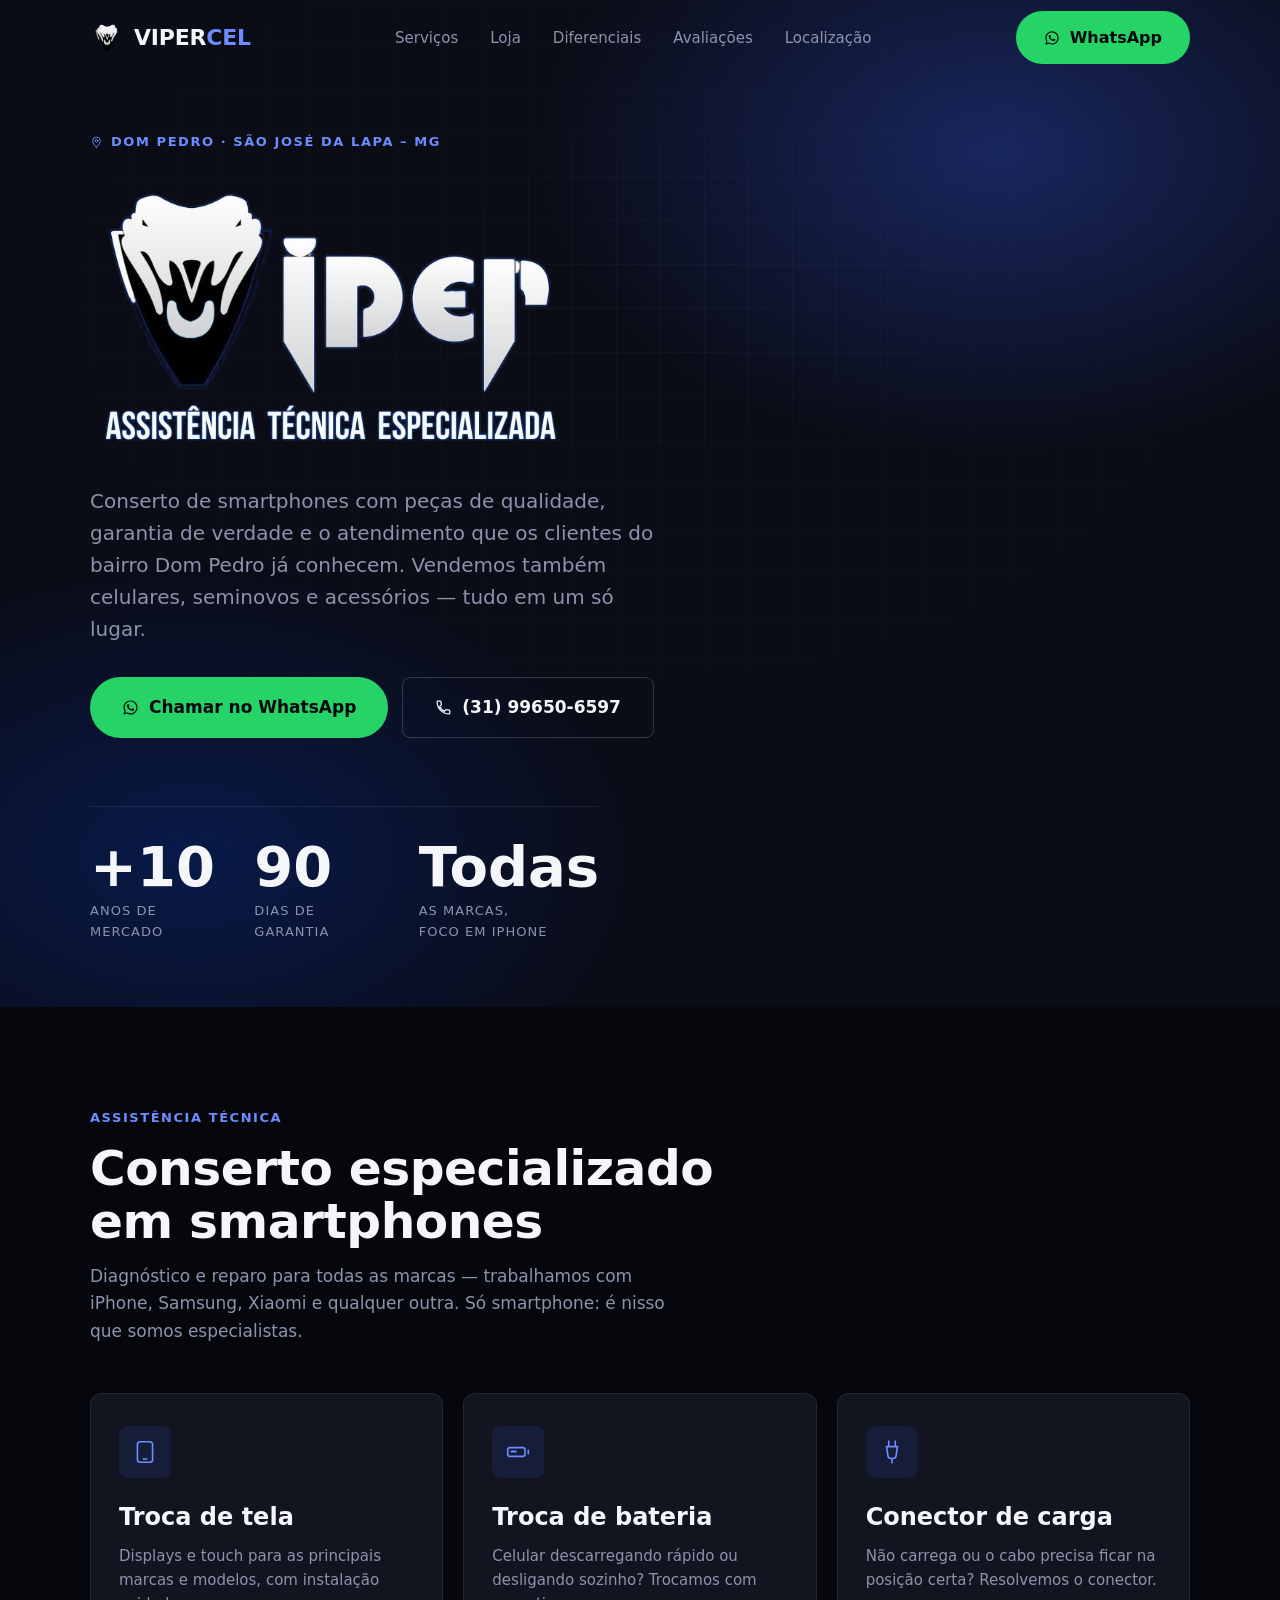
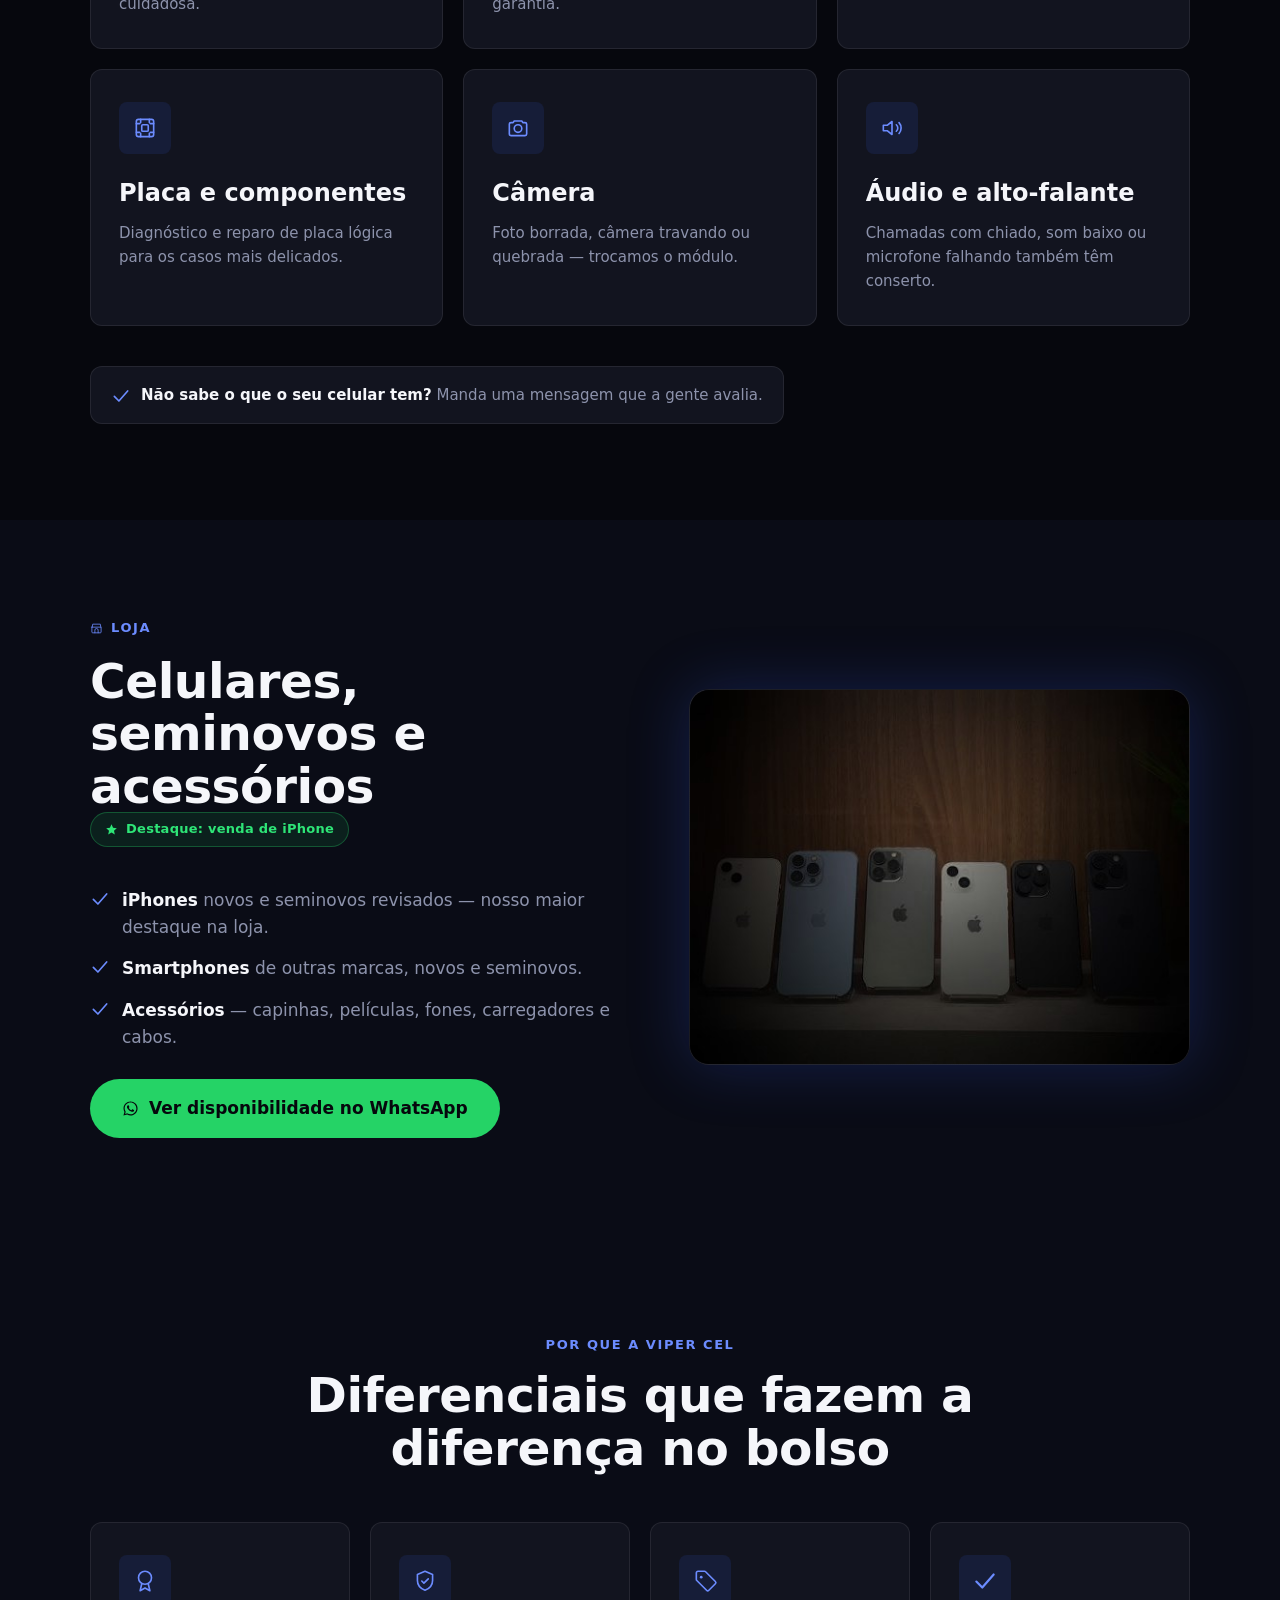
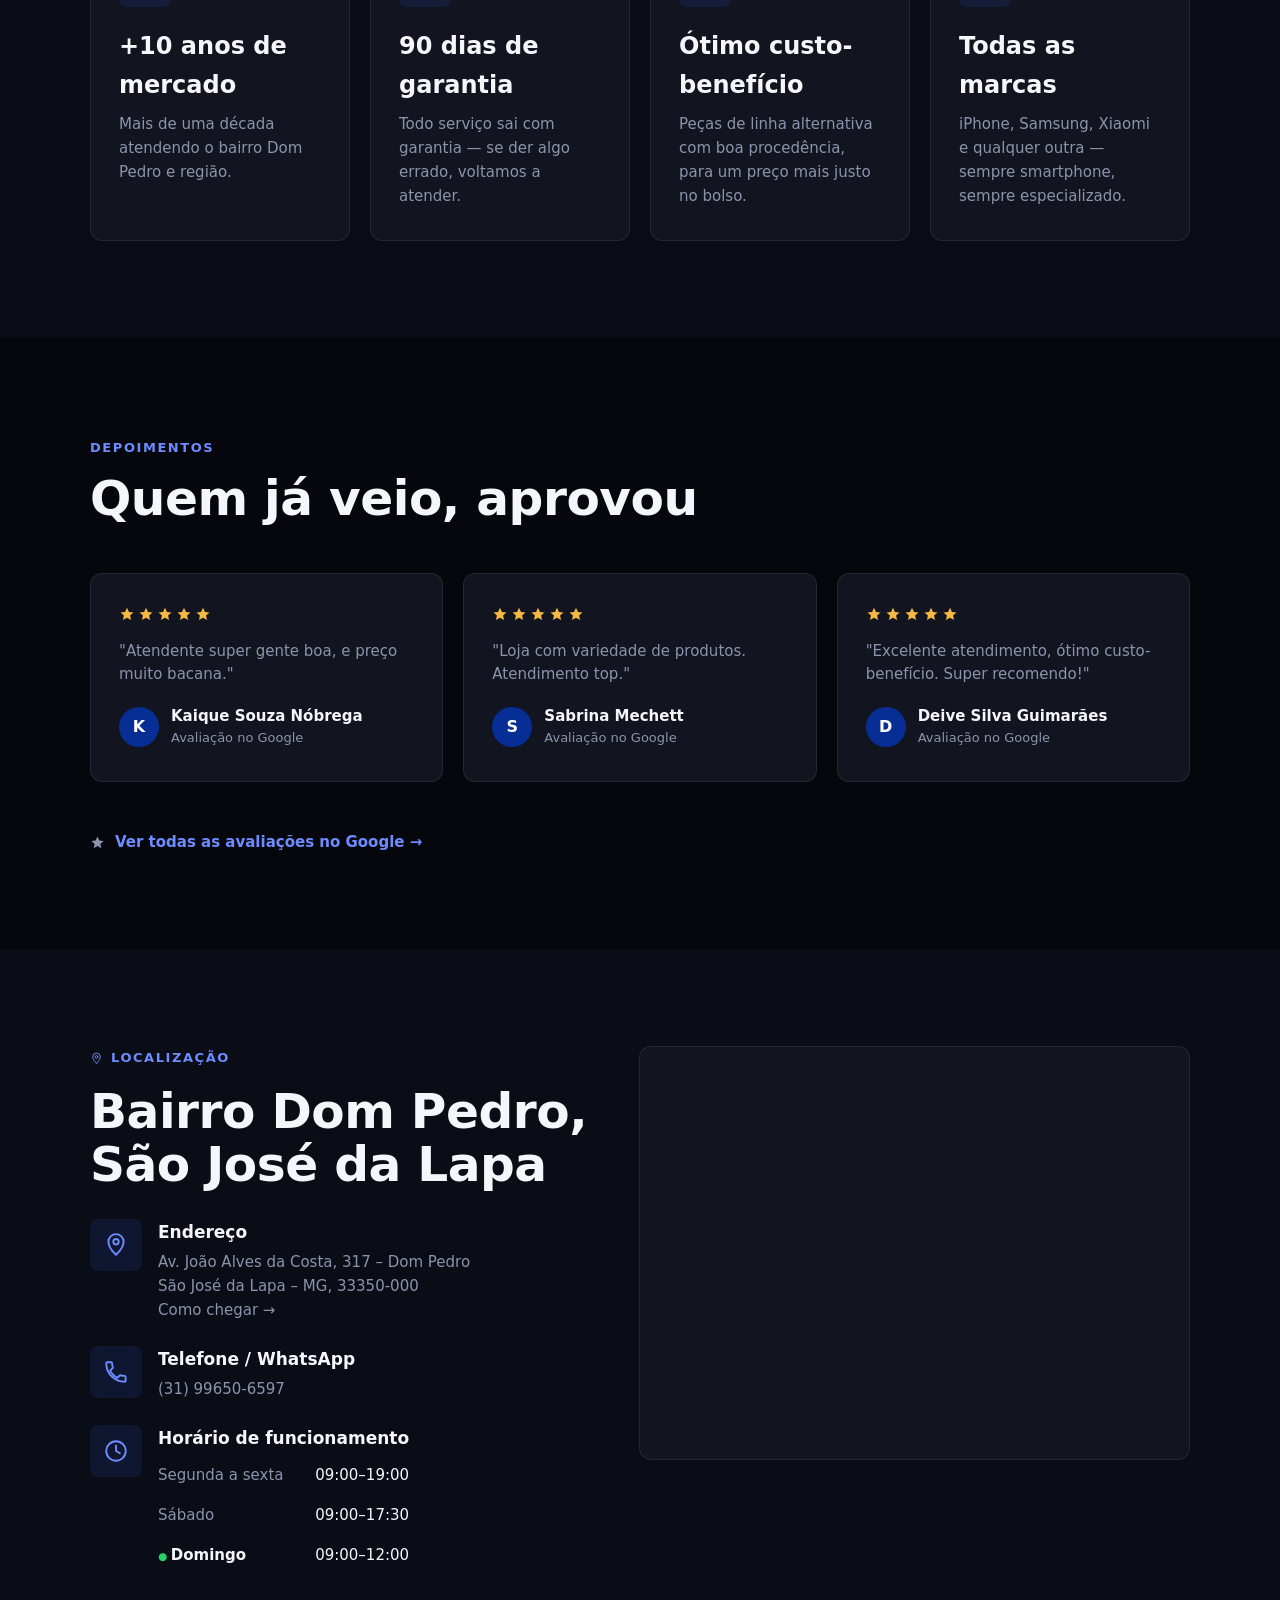
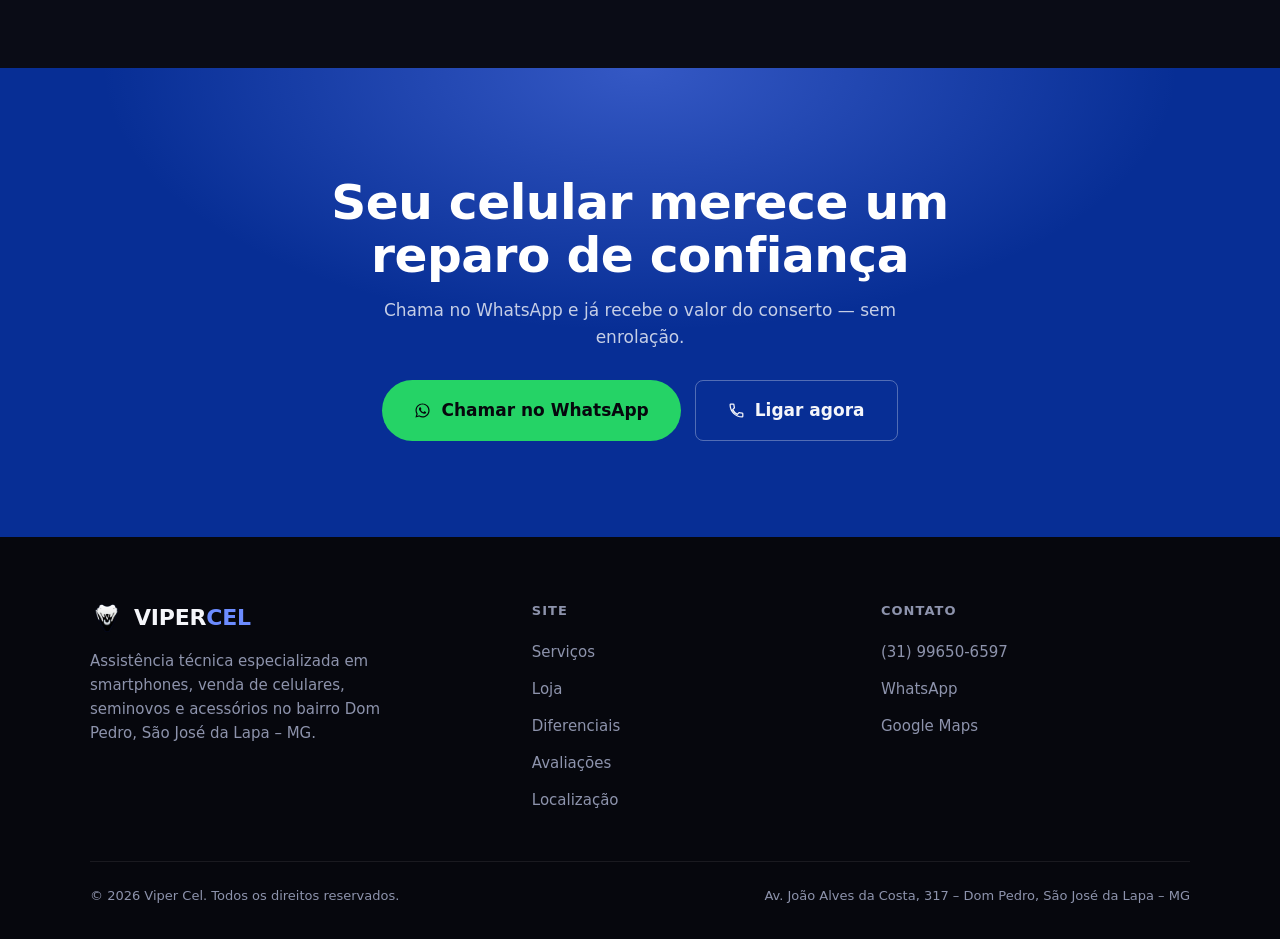
==== index.html @ 6a681a17 "Primeiro commit: site Viper Cel Site institucional de uma pagina para assistencia tecnica especializ" ====
<!doctype html>
<html lang="pt-BR">
<head>
<meta charset="utf-8">
<meta name="viewport" content="width=device-width, initial-scale=1, viewport-fit=cover">
<title>Viper Cel | Assistência Técnica Especializada em Smartphones — São José da Lapa</title>
<meta name="description" content="Assistência técnica especializada em smartphones no bairro Dom Pedro, São José da Lapa - MG. Troca de tela, bateria, placa e mais. Venda de celulares, seminovos e acessórios. +10 anos de mercado, garantia de 90 dias.">
<meta name="theme-color" content="#0A0C16">
<meta name="color-scheme" content="dark">
<link rel="icon" href="assets/favicon-32.png" sizes="32x32" type="image/png">
<link rel="icon" href="assets/favicon-16.png" sizes="16x16" type="image/png">
<link rel="apple-touch-icon" href="assets/apple-touch-icon.png">

<!-- =========================================================================
     VIPER CEL — site único (uma página)

     AINDA FALTA / PENDENTE
       1. Avaliação do Google: o texto colado pelo cliente ("4,957 avaliações")
          provavelmente é "4,9 ★ (57 avaliações)" colado sem espaço/estrela.
          Não usei esse número em lugar nenhum do site até confirmar — ver
          nota junto à seção de Depoimentos abaixo. Quando confirmado, dá pra
          adicionar como 4º dado em .heroi-estatisticas e como
          "aggregateRating" no JSON-LD.
       2. Redes sociais: cliente não passou Instagram/Facebook. O rodapé só
          linka pro Google Maps por enquanto (dado real). Adicionar quando
          tiver.
       3. Fotografia: cliente vai gerar com IA e anexar depois (ver prompts
          entregues à parte). Hoje o herói usa a logo (assets/logo.png,
          fundo removido) + gradiente; a seção Loja tem UMA vitrine com
          moldura pronta pra receber foto (ver comentário HTML na seção
          .loja-vitrine). Trocar por <img> quando os arquivos existirem.
       4. og:url / sitemap.xml / robots.txt apontam para
          "https://vipercel.vercel.app" como placeholder de domínio — trocar
          se o projeto for publicado em outro domínio.
     ========================================================================= -->

<meta property="og:type" content="website">
<meta property="og:title" content="Viper Cel | Assistência Técnica Especializada em Smartphones">
<meta property="og:description" content="Troca de tela, bateria, placa e mais. Venda de celulares, seminovos e acessórios. Bairro Dom Pedro, São José da Lapa - MG.">
<meta property="og:locale" content="pt_BR">
<meta property="og:url" content="https://vipercel.vercel.app">
<meta property="og:image" content="https://vipercel.vercel.app/assets/compartilhamento.jpg">
<meta property="og:image:width" content="1200">
<meta property="og:image:height" content="630">
<meta property="og:image:alt" content="Logotipo Viper Cel">
<meta name="twitter:card" content="summary_large_image">

<meta http-equiv="Content-Security-Policy" content="default-src 'self'; base-uri 'self'; object-src 'none'; form-action 'none'; script-src 'self' 'unsafe-inline'; style-src 'self' 'unsafe-inline' https://fonts.googleapis.com; font-src 'self' https://fonts.gstatic.com; img-src 'self' data:; frame-src https://maps.google.com https://www.google.com; connect-src 'none'">

<link rel="preconnect" href="https://fonts.googleapis.com">
<link rel="preconnect" href="https://fonts.gstatic.com" crossorigin>
<link rel="stylesheet" href="https://fonts.googleapis.com/css2?family=Barlow+Condensed:wght@500;600;700;800&family=Inter:wght@400;500;600;700&display=swap">
<link rel="stylesheet" href="assets/estilo.css">

<script type="application/ld+json">
{
  "@context": "https://schema.org",
  "@type": "ElectronicsStore",
  "name": "Viper Cel",
  "description": "Loja especializada em celulares e acessórios no bairro Dom Pedro, em São José da Lapa. Smartphones novos e seminovos, acessórios e assistência técnica especializada.",
  "address": {
    "@type": "PostalAddress",
    "streetAddress": "Av. João Alves da Costa, 317 - Dom Pedro",
    "addressLocality": "São José da Lapa",
    "addressRegion": "MG",
    "postalCode": "33350-000",
    "addressCountry": "BR"
  },
  "telephone": "+5531996506597",
  "openingHoursSpecification": [
    { "@type": "OpeningHoursSpecification", "dayOfWeek": ["Monday","Tuesday","Wednesday","Thursday","Friday"], "opens": "09:00", "closes": "19:00" },
    { "@type": "OpeningHoursSpecification", "dayOfWeek": "Saturday", "opens": "09:00", "closes": "17:30" },
    { "@type": "OpeningHoursSpecification", "dayOfWeek": "Sunday", "opens": "09:00", "closes": "12:00" }
  ],
  "priceRange": "$$"
}
</script>

<script>
(function () {
  var d = document.documentElement;
  if (!('IntersectionObserver' in window)) return;
  if (window.matchMedia && window.matchMedia('(prefers-reduced-motion: reduce)').matches) return;
  d.classList.add('js-anim');
  setTimeout(function () {
    var l = document.querySelectorAll('.entra, .entra-grade');
    for (var i = 0; i < l.length; i++) l[i].classList.add('visivel');
  }, 4000);
})();
</script>
</head>
<body>

<svg width="0" height="0" style="position:absolute" aria-hidden="true" focusable="false">
  <symbol id="i-whatsapp" viewBox="0 0 24 24"><path fill="currentColor" d="M12.04 2C6.58 2 2.13 6.45 2.13 11.91c0 1.75.46 3.45 1.32 4.95L2 22l5.25-1.38a9.9 9.9 0 0 0 4.79 1.22h.01c5.46 0 9.91-4.45 9.91-9.91 0-2.65-1.03-5.14-2.9-7.01A9.82 9.82 0 0 0 12.04 2Zm0 18.15c-1.48 0-2.93-.4-4.2-1.15l-.3-.18-3.12.82.83-3.04-.2-.31a8.2 8.2 0 0 1-1.26-4.38c0-4.54 3.7-8.24 8.25-8.24 2.2 0 4.27.86 5.83 2.42a8.19 8.19 0 0 1 2.41 5.83c0 4.54-3.7 8.24-8.24 8.24Zm4.52-6.17c-.25-.12-1.47-.72-1.69-.81-.23-.08-.39-.12-.56.13-.16.24-.64.8-.78.97-.15.16-.29.18-.53.06-.25-.12-1.05-.39-1.99-1.23-.74-.66-1.23-1.47-1.38-1.72-.14-.25-.01-.38.11-.5.11-.11.25-.29.37-.43.12-.15.16-.25.25-.41.08-.17.04-.31-.02-.43-.06-.12-.56-1.34-.76-1.84-.2-.48-.4-.42-.56-.42l-.47-.01c-.17 0-.43.06-.66.31-.23.25-.86.85-.86 2.07 0 1.22.89 2.4 1.01 2.56.12.17 1.75 2.67 4.23 3.74.59.26 1.05.41 1.41.52.59.19 1.13.16 1.56.1.47-.07 1.47-.6 1.68-1.18.21-.58.21-1.07.14-1.18-.06-.11-.22-.17-.47-.29Z"/></symbol>
  <symbol id="i-telefone" viewBox="0 0 24 24" fill="none" stroke="currentColor" stroke-width="1.75" stroke-linecap="round" stroke-linejoin="round"><path d="M6.6 10.8c1.4 2.8 3.8 5.2 6.6 6.6l2.2-2.2c.3-.3.7-.4 1-.2 1.1.4 2.3.6 3.5.6.6 0 1 .4 1 1V20c0 .6-.4 1-1 1C10.6 21 3 13.4 3 4c0-.6.4-1 1-1h3.4c.6 0 1 .4 1 1 0 1.2.2 2.4.6 3.5.1.4 0 .8-.2 1l-2.2 2.3Z"/></symbol>
  <symbol id="i-mapa" viewBox="0 0 24 24" fill="none" stroke="currentColor" stroke-width="1.75" stroke-linecap="round" stroke-linejoin="round"><path d="M12 21s7-6.5 7-12a7 7 0 1 0-14 0c0 5.5 7 12 7 12Z"/><circle cx="12" cy="9" r="2.5"/></symbol>
  <symbol id="i-relogio" viewBox="0 0 24 24" fill="none" stroke="currentColor" stroke-width="1.75" stroke-linecap="round" stroke-linejoin="round"><circle cx="12" cy="12" r="9"/><path d="M12 7v5l3.5 2"/></symbol>
  <symbol id="i-menu" viewBox="0 0 24 24" fill="none" stroke="currentColor" stroke-width="1.75" stroke-linecap="round"><path d="M3 6h18M3 12h18M3 18h18"/></symbol>
  <symbol id="i-fechar" viewBox="0 0 24 24" fill="none" stroke="currentColor" stroke-width="1.75" stroke-linecap="round"><path d="M5 5l14 14M19 5 5 19"/></symbol>
  <symbol id="i-tela" viewBox="0 0 24 24" fill="none" stroke="currentColor" stroke-width="1.5" stroke-linecap="round" stroke-linejoin="round"><rect x="5" y="2.5" width="14" height="19" rx="2.5"/><path d="M10.5 18.5h3"/></symbol>
  <symbol id="i-bateria" viewBox="0 0 24 24" fill="none" stroke="currentColor" stroke-width="1.5" stroke-linecap="round" stroke-linejoin="round"><rect x="2.5" y="8" width="16" height="8" rx="2"/><path d="M21.5 10.5v3"/><path d="M6 11.5h4" stroke-width="1.75"/></symbol>
  <symbol id="i-conector" viewBox="0 0 24 24" fill="none" stroke="currentColor" stroke-width="1.5" stroke-linecap="round" stroke-linejoin="round"><path d="M9 2v5M15 2v5M7 7h10l-1.2 8.4a3 3 0 0 1-3 2.6h-1.6a3 3 0 0 1-3-2.6L7 7Z"/><path d="M12 18v4"/></symbol>
  <symbol id="i-placa" viewBox="0 0 24 24" fill="none" stroke="currentColor" stroke-width="1.5" stroke-linecap="round" stroke-linejoin="round"><rect x="4" y="4" width="16" height="16" rx="2"/><path d="M8 4v3M16 4v3M8 17v3M16 17v3M4 8h3M4 16h3M17 8h3M17 16h3"/><rect x="9" y="9" width="6" height="6" rx="1"/></symbol>
  <symbol id="i-camera" viewBox="0 0 24 24" fill="none" stroke="currentColor" stroke-width="1.5" stroke-linecap="round" stroke-linejoin="round"><path d="M4 8.5A1.5 1.5 0 0 1 5.5 7h2l1-1.5h7L16.5 7h2A1.5 1.5 0 0 1 20 8.5v9A1.5 1.5 0 0 1 18.5 19h-13A1.5 1.5 0 0 1 4 17.5v-9Z"/><circle cx="12" cy="12.5" r="3.5"/></symbol>
  <symbol id="i-alto-falante" viewBox="0 0 24 24" fill="none" stroke="currentColor" stroke-width="1.5" stroke-linecap="round" stroke-linejoin="round"><path d="M4 9.5h3.5L12 6v12l-4.5-3.5H4v-5Z"/><path d="M16 9a4 4 0 0 1 0 6M18.5 7a7.5 7.5 0 0 1 0 10"/></symbol>
  <symbol id="i-loja" viewBox="0 0 24 24" fill="none" stroke="currentColor" stroke-width="1.5" stroke-linecap="round" stroke-linejoin="round"><path d="M4 9.5 5 4h14l1 5.5"/><path d="M3.5 9.5h17v9A1.5 1.5 0 0 1 19 20H5a1.5 1.5 0 0 1-1.5-1.5v-9Z"/><path d="M9 20v-5a3 3 0 0 1 6 0v5"/></symbol>
  <symbol id="i-escudo" viewBox="0 0 24 24" fill="none" stroke="currentColor" stroke-width="1.5" stroke-linecap="round" stroke-linejoin="round"><path d="M12 3l7 3v5.5c0 4.5-3 7.5-7 9-4-1.5-7-4.5-7-9V6l7-3Z"/><path d="M9 12l2 2 4-4"/></symbol>
  <symbol id="i-estrela" viewBox="0 0 24 24"><path fill="currentColor" d="M12 2.5l2.9 6.4 6.9.7-5.2 4.7 1.5 6.8L12 17.7l-6.1 3.4 1.5-6.8-5.2-4.7 6.9-.7L12 2.5Z"/></symbol>
  <symbol id="i-check" viewBox="0 0 24 24" fill="none" stroke="currentColor" stroke-width="2" stroke-linecap="round" stroke-linejoin="round"><path d="M4 12.5 9.5 18 20 6"/></symbol>
  <symbol id="i-etiqueta" viewBox="0 0 24 24" fill="none" stroke="currentColor" stroke-width="1.5" stroke-linecap="round" stroke-linejoin="round"><path d="M11.5 3H5.5A1.5 1.5 0 0 0 4 4.5v6c0 .4.16.78.44 1.06l9 9a1.5 1.5 0 0 0 2.12 0l6-6a1.5 1.5 0 0 0 0-2.12l-9-9A1.5 1.5 0 0 0 11.5 3Z"/><circle cx="8.5" cy="8.5" r="1.25" fill="currentColor" stroke="none"/></symbol>
  <symbol id="i-medalha" viewBox="0 0 24 24" fill="none" stroke="currentColor" stroke-width="1.5" stroke-linecap="round" stroke-linejoin="round"><circle cx="12" cy="9" r="6"/><path d="M9 14.5 7.5 21l4.5-2.5 4.5 2.5-1.5-6.5"/></symbol>
</svg>

<!-- ---------- Cabeçalho ---------- -->
<header class="cabecalho" id="cabecalho">
  <div class="limite cabecalho-int">
    <a class="marca" href="#topo" aria-label="Viper Cel — início">
      <img src="assets/logo-icon.png" alt="" width="34" height="34">
      <span class="marca-texto">VIPER<span>CEL</span></span>
    </a>

    <nav class="nav-principal" aria-label="Navegação principal">
      <ul>
        <li><a href="#servicos">Serviços</a></li>
        <li><a href="#loja">Loja</a></li>
        <li><a href="#diferenciais">Diferenciais</a></li>
        <li><a href="#depoimentos">Avaliações</a></li>
        <li><a href="#localizacao">Localização</a></li>
      </ul>
    </nav>

    <div class="cabecalho-acoes">
      <a class="botao botao-whatsapp" href="https://wa.me/5531996506597?text=Ol%C3%A1%21%20Vim%20pelo%20site%20da%20Viper%20Cel%20e%20gostaria%20de%20mais%20informa%C3%A7%C3%B5es." target="_blank" rel="noopener">
        <svg class="icone" aria-hidden="true"><use href="#i-whatsapp"/></svg>
        WhatsApp
      </a>
      <button class="botao-menu" type="button" aria-label="Abrir menu" aria-expanded="false" aria-controls="menu-movel" id="botao-menu">
        <svg class="icone i-menu" aria-hidden="true"><use href="#i-menu"/></svg>
        <svg class="icone i-fechar" aria-hidden="true"><use href="#i-fechar"/></svg>
      </button>
    </div>
  </div>

  <div class="menu-movel" id="menu-movel">
    <nav aria-label="Navegação móvel">
      <ul>
        <li><a href="#servicos">Serviços</a></li>
        <li><a href="#loja">Loja</a></li>
        <li><a href="#diferenciais">Diferenciais</a></li>
        <li><a href="#depoimentos">Avaliações</a></li>
        <li><a href="#localizacao">Localização</a></li>
      </ul>
    </nav>
    <a class="botao botao-whatsapp botao-grande botao-bloco" href="https://wa.me/5531996506597?text=Ol%C3%A1%21%20Vim%20pelo%20site%20da%20Viper%20Cel%20e%20gostaria%20de%20mais%20informa%C3%A7%C3%B5es." target="_blank" rel="noopener">
      <svg class="icone" aria-hidden="true"><use href="#i-whatsapp"/></svg>
      Chamar no WhatsApp
    </a>
  </div>
</header>

<main id="topo">

  <!-- ---------- Herói ---------- -->
  <section class="heroi">
    <div class="heroi-fundo" aria-hidden="true"></div>
    <div class="limite heroi-conteudo">
      <span class="rotulo entra"><svg class="icone" aria-hidden="true"><use href="#i-mapa"/></svg> Dom Pedro · São José da Lapa – MG</span>

      <h1 class="heroi-marca entra">
        <img src="assets/logo.png" alt="Viper Cel — Assistência Técnica Especializada" width="480" height="277">
      </h1>

      <p class="heroi-tagline entra">
        Conserto de smartphones com peças de qualidade, garantia de verdade e o
        atendimento que os clientes do bairro Dom Pedro já conhecem. Vendemos
        também celulares, seminovos e acessórios — tudo em um só lugar.
      </p>

      <div class="heroi-acoes entra">
        <a class="botao botao-whatsapp botao-grande" href="https://wa.me/5531996506597?text=Ol%C3%A1%21%20Vim%20pelo%20site%20da%20Viper%20Cel%20e%20gostaria%20de%20mais%20informa%C3%A7%C3%B5es." target="_blank" rel="noopener">
          <svg class="icone" aria-hidden="true"><use href="#i-whatsapp"/></svg>
          Chamar no WhatsApp
        </a>
        <a class="botao botao-secundario botao-grande" href="tel:+5531996506597">
          <svg class="icone" aria-hidden="true"><use href="#i-telefone"/></svg>
          (31) 99650-6597
        </a>
      </div>

      <div class="heroi-estatisticas entra">
        <div class="estatistica">
          <div class="estatistica-numero">+10</div>
          <div class="estatistica-rotulo">Anos de mercado</div>
        </div>
        <div class="estatistica">
          <div class="estatistica-numero">90</div>
          <div class="estatistica-rotulo">Dias de garantia</div>
        </div>
        <div class="estatistica">
          <div class="estatistica-numero">Todas</div>
          <div class="estatistica-rotulo">As marcas, foco em iPhone</div>
        </div>
      </div>
    </div>
  </section>

  <!-- ---------- Serviços ---------- -->
  <section class="servicos" id="servicos">
    <div class="limite">
      <div class="cabecalho-secao entra">
        <span class="rotulo">Assistência técnica</span>
        <h2 class="titulo-secao">Conserto especializado em smartphones</h2>
        <p class="descricao-secao">Diagnóstico e reparo para todas as marcas — trabalhamos com iPhone, Samsung, Xiaomi e qualquer outra. Só smartphone: é nisso que somos especialistas.</p>
      </div>

      <div class="grade grade-3 entra-grade">
        <div class="card entra-item">
          <div class="card-icone"><svg class="icone" aria-hidden="true"><use href="#i-tela"/></svg></div>
          <h3>Troca de tela</h3>
          <p>Displays e touch para as principais marcas e modelos, com instalação cuidadosa.</p>
        </div>
        <div class="card entra-item">
          <div class="card-icone"><svg class="icone" aria-hidden="true"><use href="#i-bateria"/></svg></div>
          <h3>Troca de bateria</h3>
          <p>Celular descarregando rápido ou desligando sozinho? Trocamos com garantia.</p>
        </div>
        <div class="card entra-item">
          <div class="card-icone"><svg class="icone" aria-hidden="true"><use href="#i-conector"/></svg></div>
          <h3>Conector de carga</h3>
          <p>Não carrega ou o cabo precisa ficar na posição certa? Resolvemos o conector.</p>
        </div>
        <div class="card entra-item">
          <div class="card-icone"><svg class="icone" aria-hidden="true"><use href="#i-placa"/></svg></div>
          <h3>Placa e componentes</h3>
          <p>Diagnóstico e reparo de placa lógica para os casos mais delicados.</p>
        </div>
        <div class="card entra-item">
          <div class="card-icone"><svg class="icone" aria-hidden="true"><use href="#i-camera"/></svg></div>
          <h3>Câmera</h3>
          <p>Foto borrada, câmera travando ou quebrada — trocamos o módulo.</p>
        </div>
        <div class="card entra-item">
          <div class="card-icone"><svg class="icone" aria-hidden="true"><use href="#i-alto-falante"/></svg></div>
          <h3>Áudio e alto-falante</h3>
          <p>Chamadas com chiado, som baixo ou microfone falhando também têm conserto.</p>
        </div>
      </div>

      <div class="servicos-nota entra">
        <svg class="icone" aria-hidden="true"><use href="#i-check"/></svg>
        <span><strong>Não sabe o que o seu celular tem?</strong> Manda uma mensagem que a gente avalia.</span>
      </div>
    </div>
  </section>

  <!-- ---------- Loja ---------- -->
  <section class="loja" id="loja">
    <div class="limite loja-grade">
      <div class="entra">
        <span class="rotulo"><svg class="icone" aria-hidden="true"><use href="#i-loja"/></svg> Loja</span>
        <h2 class="titulo-secao">Celulares, seminovos e acessórios</h2>

        <span class="loja-destaque">
          <svg class="icone" aria-hidden="true"><use href="#i-estrela"/></svg>
          Destaque: venda de iPhone
        </span>

        <ul class="loja-lista">
          <li>
            <svg class="icone" aria-hidden="true"><use href="#i-check"/></svg>
            <span><strong>iPhones</strong> novos e seminovos revisados — nosso maior destaque na loja.</span>
          </li>
          <li>
            <svg class="icone" aria-hidden="true"><use href="#i-check"/></svg>
            <span><strong>Smartphones</strong> de outras marcas, novos e seminovos.</span>
          </li>
          <li>
            <svg class="icone" aria-hidden="true"><use href="#i-check"/></svg>
            <span><strong>Acessórios</strong> — capinhas, películas, fones, carregadores e cabos.</span>
          </li>
        </ul>

        <a class="botao botao-whatsapp botao-grande" href="https://wa.me/5531996506597?text=Ol%C3%A1%21%20Gostaria%20de%20saber%20mais%20sobre%20os%20iPhones%20dispon%C3%ADveis%20na%20loja." target="_blank" rel="noopener">
          <svg class="icone" aria-hidden="true"><use href="#i-whatsapp"/></svg>
          Ver disponibilidade no WhatsApp
        </a>
      </div>

      <div class="loja-vitrine entra">
        <img src="assets/seminovos.jpg" alt="iPhones seminovos disponíveis na Viper Cel, em várias cores" loading="lazy">
      </div>
    </div>
  </section>

  <!-- ---------- Diferenciais ---------- -->
  <section id="diferenciais">
    <div class="limite">
      <div class="cabecalho-secao centralizado entra">
        <span class="rotulo">Por que a Viper Cel</span>
        <h2 class="titulo-secao">Diferenciais que fazem a diferença no bolso</h2>
      </div>

      <div class="grade grade-4 entra-grade">
        <div class="card entra-item">
          <div class="card-icone"><svg class="icone" aria-hidden="true"><use href="#i-medalha"/></svg></div>
          <h3>+10 anos de mercado</h3>
          <p>Mais de uma década atendendo o bairro Dom Pedro e região.</p>
        </div>
        <div class="card entra-item">
          <div class="card-icone"><svg class="icone" aria-hidden="true"><use href="#i-escudo"/></svg></div>
          <h3>90 dias de garantia</h3>
          <p>Todo serviço sai com garantia — se der algo errado, voltamos a atender.</p>
        </div>
        <div class="card entra-item">
          <div class="card-icone"><svg class="icone" aria-hidden="true"><use href="#i-etiqueta"/></svg></div>
          <h3>Ótimo custo-benefício</h3>
          <p>Peças de linha alternativa com boa procedência, para um preço mais justo no bolso.</p>
        </div>
        <div class="card entra-item">
          <div class="card-icone"><svg class="icone" aria-hidden="true"><use href="#i-check"/></svg></div>
          <h3>Todas as marcas</h3>
          <p>iPhone, Samsung, Xiaomi e qualquer outra — sempre smartphone, sempre especializado.</p>
        </div>
      </div>
    </div>
  </section>

  <!-- ---------- Depoimentos ---------- -->
  <section class="depoimentos" id="depoimentos">
    <div class="limite">
      <div class="cabecalho-secao entra">
        <span class="rotulo">Depoimentos</span>
        <h2 class="titulo-secao">Quem já veio, aprovou</h2>
      </div>

      <div class="grade grade-3 entra-grade">
        <div class="card depoimento-card entra-item">
          <div class="depoimento-estrelas" aria-hidden="true">
            <svg class="icone" aria-hidden="true"><use href="#i-estrela"/></svg>
            <svg class="icone" aria-hidden="true"><use href="#i-estrela"/></svg>
            <svg class="icone" aria-hidden="true"><use href="#i-estrela"/></svg>
            <svg class="icone" aria-hidden="true"><use href="#i-estrela"/></svg>
            <svg class="icone" aria-hidden="true"><use href="#i-estrela"/></svg>
          </div>
          <p class="depoimento-texto">"Atendente super gente boa, e preço muito bacana."</p>
          <div class="depoimento-autor">
            <div class="depoimento-avatar" aria-hidden="true">K</div>
            <div>
              <div class="depoimento-nome">Kaique Souza Nóbrega</div>
              <div class="depoimento-fonte">Avaliação no Google</div>
            </div>
          </div>
        </div>

        <div class="card depoimento-card entra-item">
          <div class="depoimento-estrelas" aria-hidden="true">
            <svg class="icone" aria-hidden="true"><use href="#i-estrela"/></svg>
            <svg class="icone" aria-hidden="true"><use href="#i-estrela"/></svg>
            <svg class="icone" aria-hidden="true"><use href="#i-estrela"/></svg>
            <svg class="icone" aria-hidden="true"><use href="#i-estrela"/></svg>
            <svg class="icone" aria-hidden="true"><use href="#i-estrela"/></svg>
          </div>
          <p class="depoimento-texto">"Loja com variedade de produtos. Atendimento top."</p>
          <div class="depoimento-autor">
            <div class="depoimento-avatar" aria-hidden="true">S</div>
            <div>
              <div class="depoimento-nome">Sabrina Mechett</div>
              <div class="depoimento-fonte">Avaliação no Google</div>
            </div>
          </div>
        </div>

        <div class="card depoimento-card entra-item">
          <div class="depoimento-estrelas" aria-hidden="true">
            <svg class="icone" aria-hidden="true"><use href="#i-estrela"/></svg>
            <svg class="icone" aria-hidden="true"><use href="#i-estrela"/></svg>
            <svg class="icone" aria-hidden="true"><use href="#i-estrela"/></svg>
            <svg class="icone" aria-hidden="true"><use href="#i-estrela"/></svg>
            <svg class="icone" aria-hidden="true"><use href="#i-estrela"/></svg>
          </div>
          <p class="depoimento-texto">"Excelente atendimento, ótimo custo-benefício. Super recomendo!"</p>
          <div class="depoimento-autor">
            <div class="depoimento-avatar" aria-hidden="true">D</div>
            <div>
              <div class="depoimento-nome">Deive Silva Guimarães</div>
              <div class="depoimento-fonte">Avaliação no Google</div>
            </div>
          </div>
        </div>
      </div>

      <!-- Nota de implementação: não exibir nota média nem contagem de
           avaliações até o cliente confirmar o número real (ver comentário
           no <head>). Quando confirmado, um bom lugar é aqui embaixo, no
           padrão "4,9 ★ · 57 avaliações no Google". -->
      <p class="depoimentos-rodape entra">
        <svg class="icone" aria-hidden="true"><use href="#i-estrela"/></svg>
        <a href="https://www.google.com/maps/search/?api=1&query=Viper+Cel+Dom+Pedro+S%C3%A3o+Jos%C3%A9+da+Lapa" target="_blank" rel="noopener">Ver todas as avaliações no Google →</a>
      </p>
    </div>
  </section>

  <!-- ---------- Localização ---------- -->
  <section id="localizacao">
    <div class="limite">
      <div class="localizacao-grade">
        <div class="entra">
          <span class="rotulo"><svg class="icone" aria-hidden="true"><use href="#i-mapa"/></svg> Localização</span>
          <h2 class="titulo-secao">Bairro Dom Pedro, São José da Lapa</h2>

          <div class="info-lista">
            <div class="info-item">
              <div class="card-icone"><svg class="icone" aria-hidden="true"><use href="#i-mapa"/></svg></div>
              <div>
                <h3>Endereço</h3>
                <address>
                  Av. João Alves da Costa, 317 – Dom Pedro<br>
                  São José da Lapa – MG, 33350-000
                </address>
                <p><a href="https://www.google.com/maps/search/?api=1&query=Av.+Jo%C3%A3o+Alves+da+Costa%2C+317+-+Dom+Pedro%2C+S%C3%A3o+Jos%C3%A9+da+Lapa+-+MG%2C+33350-000" target="_blank" rel="noopener">Como chegar →</a></p>
              </div>
            </div>

            <div class="info-item">
              <div class="card-icone"><svg class="icone" aria-hidden="true"><use href="#i-telefone"/></svg></div>
              <div>
                <h3>Telefone / WhatsApp</h3>
                <p><a href="tel:+5531996506597">(31) 99650-6597</a></p>
              </div>
            </div>

            <div class="info-item">
              <div class="card-icone"><svg class="icone" aria-hidden="true"><use href="#i-relogio"/></svg></div>
              <div>
                <h3>Horário de funcionamento</h3>
                <ul class="horario-tabela" id="tabela-horario">
                  <li data-dias="1,2,3,4,5"><span>Segunda a sexta</span><span>09:00–19:00</span></li>
                  <li data-dias="6"><span>Sábado</span><span>09:00–17:30</span></li>
                  <li data-dias="0"><span>Domingo</span><span>09:00–12:00</span></li>
                </ul>
              </div>
            </div>
          </div>
        </div>

        <div class="mapa-moldura entra">
          <iframe
            src="https://maps.google.com/maps?q=Av.+Jo%C3%A3o+Alves+da+Costa%2C+317+-+Dom+Pedro%2C+S%C3%A3o+Jos%C3%A9+da+Lapa+-+MG%2C+33350-000&z=16&output=embed"
            title="Mapa até a Viper Cel, bairro Dom Pedro, São José da Lapa"
            loading="lazy"
            referrerpolicy="no-referrer-when-downgrade">
          </iframe>
        </div>
      </div>
    </div>
  </section>

  <!-- ---------- CTA final ---------- -->
  <section class="cta-final">
    <div class="limite entra">
      <h2 class="titulo-secao">Seu celular merece um reparo de confiança</h2>
      <p class="descricao-secao">Chama no WhatsApp e já recebe o valor do conserto — sem enrolação.</p>
      <div class="heroi-acoes">
        <a class="botao botao-whatsapp botao-grande" href="https://wa.me/5531996506597?text=Ol%C3%A1%21%20Gostaria%20de%20fazer%20um%20or%C3%A7amento%20para%20o%20conserto%20do%20meu%20celular." target="_blank" rel="noopener">
          <svg class="icone" aria-hidden="true"><use href="#i-whatsapp"/></svg>
          Chamar no WhatsApp
        </a>
        <a class="botao botao-secundario botao-grande" href="tel:+5531996506597">
          <svg class="icone" aria-hidden="true"><use href="#i-telefone"/></svg>
          Ligar agora
        </a>
      </div>
    </div>
  </section>
</main>

<!-- ---------- Rodapé ---------- -->
<footer class="rodape">
  <div class="limite">
    <div class="rodape-grade">
      <div class="rodape-marca">
        <a class="marca" href="#topo" aria-label="Viper Cel — início">
          <img src="assets/logo-icon.png" alt="" width="30" height="30">
          <span class="marca-texto">VIPER<span>CEL</span></span>
        </a>
        <p>Assistência técnica especializada em smartphones, venda de celulares, seminovos e acessórios no bairro Dom Pedro, São José da Lapa – MG.</p>
      </div>

      <nav aria-label="Navegação do rodapé">
        <div class="rodape-titulo">Site</div>
        <ul class="rodape-lista">
          <li><a href="#servicos">Serviços</a></li>
          <li><a href="#loja">Loja</a></li>
          <li><a href="#diferenciais">Diferenciais</a></li>
          <li><a href="#depoimentos">Avaliações</a></li>
          <li><a href="#localizacao">Localização</a></li>
        </ul>
      </nav>

      <div>
        <div class="rodape-titulo">Contato</div>
        <ul class="rodape-lista">
          <li><a href="tel:+5531996506597">(31) 99650-6597</a></li>
          <li><a href="https://wa.me/5531996506597" target="_blank" rel="noopener">WhatsApp</a></li>
          <li><a href="https://www.google.com/maps/search/?api=1&query=Viper+Cel+Dom+Pedro+S%C3%A3o+Jos%C3%A9+da+Lapa" target="_blank" rel="noopener">Google Maps</a></li>
          <!-- Instagram/Facebook: adicionar aqui assim que o cliente enviar os links -->
        </ul>
      </div>
    </div>

    <div class="rodape-base">
      <span>© <span id="ano-atual">2026</span> Viper Cel. Todos os direitos reservados.</span>
      <span>Av. João Alves da Costa, 317 – Dom Pedro, São José da Lapa – MG</span>
    </div>
  </div>
</footer>

<!-- ---------- Barra fixa de WhatsApp (mobile) ---------- -->
<div class="barra-whatsapp">
  <a class="botao botao-whatsapp" href="https://wa.me/5531996506597?text=Ol%C3%A1%21%20Vim%20pelo%20site%20da%20Viper%20Cel%20e%20gostaria%20de%20mais%20informa%C3%A7%C3%B5es." target="_blank" rel="noopener">
    <svg class="icone" aria-hidden="true"><use href="#i-whatsapp"/></svg>
    Chamar no WhatsApp
  </a>
</div>

<script>
(function () {
  // cabeçalho sólido ao rolar
  var cab = document.getElementById('cabecalho');
  var checar = function () {
    if (window.scrollY > 8) cab.classList.add('rolou');
    else cab.classList.remove('rolou');
  };
  checar();
  window.addEventListener('scroll', checar, { passive: true });

  // menu móvel
  var botaoMenu = document.getElementById('botao-menu');
  var menu = document.getElementById('menu-movel');
  botaoMenu.addEventListener('click', function () {
    var aberto = document.body.classList.toggle('menu-aberto');
    botaoMenu.setAttribute('aria-expanded', aberto ? 'true' : 'false');
  });
  menu.querySelectorAll('a').forEach(function (a) {
    a.addEventListener('click', function () {
      document.body.classList.remove('menu-aberto');
      botaoMenu.setAttribute('aria-expanded', 'false');
    });
  });

  // destaca o dia de hoje na tabela de horário
  var hoje = new Date().getDay(); // 0 = domingo
  document.querySelectorAll('#tabela-horario li').forEach(function (li) {
    var dias = (li.getAttribute('data-dias') || '').split(',');
    if (dias.indexOf(String(hoje)) !== -1) li.classList.add('hoje');
  });

  // ano no rodapé
  var anoEl = document.getElementById('ano-atual');
  if (anoEl) anoEl.textContent = new Date().getFullYear();

  // revela seções ao rolar (com fallback: reduced-motion já tratado no head)
  if ('IntersectionObserver' in window && document.documentElement.classList.contains('js-anim')) {
    var obs = new IntersectionObserver(function (entradas) {
      entradas.forEach(function (e) {
        if (e.isIntersecting) {
          e.target.classList.add('visivel');
          obs.unobserve(e.target);
        }
      });
    }, { threshold: 0.15, rootMargin: '0px 0px -8% 0px' });
    document.querySelectorAll('.entra, .entra-grade').forEach(function (el) { obs.observe(el); });
  }
})();
</script>
</body>
</html>
---- assets/estilo.css ----
/* =============================================================================
   VIPER CEL — folha de estilo única

   Direção de arte: extraída do próprio material do cliente — a logo (fundo
   azul royal #072E95, marca "viper" em branco/preto) e duas referências
   salvas de landing pages automotivas escuras e cinematográficas (Pinterest:
   "Velocia Motors" e "Auto Reborn"). Ver design-system/vipercel/MASTER.md
   para o racional completo.

   Regras principais:
     - fundo quase preto com leve matiz azulado — nunca preto 100% chapado
     - a cor de marca (#072E95) preenche superfícies grandes; o tom mais
       claro (--destaque) é reservado pra botão/link/estado interativo
     - verde do WhatsApp é a única exceção de cor — só no CTA de WhatsApp
     - sem serifa, sem dourado, sem neon — só a paleta azul + preto + branco
     - sombra quase não existe no modo escuro — elevação vem de borda +
       brilho azulado fino (imita a luz de borda da fotografia de referência)
     - wordmark do herói é gigante (Barlow Condensed) — esse é o dispositivo
       visual principal enquanto não há fotografia real do produto
============================================================================= */

/* ---------- 1. Fichas de cor e medida --------------------------------------- */
:root {
  --fundo:            #0A0C16;  /* base da página — quase preto, matiz azulado */
  --fundo-profundo:   #06070D;  /* rodapé, nav sólido, barra fixa do WhatsApp */
  --superficie:       #12141F;  /* card, painel elevado */
  --superficie-alta:  #181B29;  /* hover de card, input em foco */
  --texto:            #F5F6FA;  /* texto principal sobre escuro */
  --texto-suave:      #8D93AC;  /* legenda, rótulo, texto secundário */
  --borda:            rgba(245, 246, 250, .08);
  --borda-clara:      rgba(245, 246, 250, .18);

  --marca:            #072E95;  /* azul da logo — superfícies grandes, nav, rodapé */
  --destaque:         #3358E8;  /* tom claro do azul — botão, link, foco */
  --destaque-alto:    #4A6CF5;  /* hover do destaque */
  --brilho:           #6C8CFF;  /* brilho/gradiente, nunca em texto de corpo */
  --texto-no-destaque: #FFFFFF;

  --whatsapp:         #25D366;  /* exceção tática — só no CTA de WhatsApp */
  --whatsapp-alto:    #2EE577;
  /* texto escuro no botão do WhatsApp: branco sobre esse verde reprova
     contraste WCAG (~2:1, precisa de 4.5:1) — escuro é o correto aqui,
     mesma lógica do botão verde da Spotify */
  --texto-no-whatsapp: #06070D;

  --erro:             #EF4444;

  --altura-cabecalho: 76px;
  --altura-barra:     72px;   /* barra fixa de WhatsApp no celular */

  --largura: 1180px;
  --respiro: 20px;

  --raio-sm: 8px;
  --raio: 12px;
  --raio-pilula: 999px;

  --curva: cubic-bezier(.22, 1, .36, 1);

  --shadow-sm: 0 1px 2px rgba(0,0,0,.3);
  --shadow-md: 0 4px 12px rgba(0,0,0,.4);
  --shadow-lg: 0 10px 30px rgba(0,0,0,.45);
  --shadow-glow: 0 0 60px rgba(51,88,232,.25);

  --space-3xl: 6rem;

  --fonte-titulo: "Barlow Condensed", ui-sans-serif, system-ui, sans-serif;
  --fonte-texto:  "Inter", system-ui, -apple-system, "Segoe UI", Roboto, Arial, sans-serif;

  /* escala fluida — cresce com a largura da janela */
  --t-hero:  clamp(2.75rem, 1.95rem + 4.3vw, 6.5rem);
  --t-h2:    clamp(1.875rem, 1.6rem + 1.8vw, 3.25rem);
  --t-h3:    clamp(1.25rem, 1.12rem + .6vw, 1.5rem);
  --t-num:   clamp(2.25rem, 1.75rem + 2.6vw, 3.5rem);
  --t-corpo: 1.0625rem;
  --t-rotulo: .8125rem;
}

@media (min-width: 700px)  { :root { --respiro: 32px; } }
@media (min-width: 960px)  { :root { --altura-barra: 0px; } }
@media (min-width: 1100px) { :root { --respiro: 40px; } }

/* ---------- 2. Base ----------------------------------------------------------- */
*, *::before, *::after { box-sizing: border-box; }

html {
  -webkit-text-size-adjust: 100%;
  scroll-behavior: smooth;
  scroll-padding-top: calc(var(--altura-cabecalho) + 16px);
}
@media (prefers-reduced-motion: reduce) { html { scroll-behavior: auto; } }

body {
  margin: 0;
  background: var(--fundo);
  color: var(--texto);
  font-family: var(--fonte-texto);
  font-size: var(--t-corpo);
  line-height: 1.6;
  -webkit-font-smoothing: antialiased;
  padding-bottom: var(--altura-barra);
}
@media (min-width: 960px) { body { padding-bottom: 0; } }

h1, h2, h3 { font-family: var(--fonte-titulo); font-weight: 700; margin: 0; color: var(--texto); }
p { margin: 0; }
a { color: inherit; text-decoration: none; }
ul { margin: 0; padding: 0; list-style: none; }
img { max-width: 100%; display: block; }
button { font: inherit; color: inherit; background: none; border: 0; padding: 0; }
address { font-style: normal; }

a, button, .card, [role="button"] { cursor: pointer; }

:focus-visible {
  outline: 2px solid var(--destaque);
  outline-offset: 3px;
  border-radius: 4px;
}

.limite { max-width: var(--largura); margin: 0 auto; padding: 0 var(--respiro); }

.somente-leitor {
  position: absolute; width: 1px; height: 1px; padding: 0; margin: -1px;
  overflow: hidden; clip: rect(0,0,0,0); white-space: nowrap; border: 0;
}

.icone { width: 1em; height: 1em; flex-shrink: 0; }

section { padding: var(--space-3xl, 6rem) 0; }
@media (max-width: 699px) { section { padding: 3.5rem 0; } }

.rotulo {
  display: inline-flex; align-items: center; gap: 8px;
  font-size: var(--t-rotulo); font-weight: 600; letter-spacing: .12em;
  text-transform: uppercase; color: var(--brilho);
}

.titulo-secao { font-size: var(--t-h2); line-height: 1.08; letter-spacing: -.01em; margin-top: 12px; max-width: 20ch; }
.descricao-secao { font-size: 1.0625rem; color: var(--texto-suave); max-width: 56ch; margin-top: 16px; }

.cabecalho-secao { margin-bottom: 3rem; }
.cabecalho-secao.centralizado { text-align: center; margin-inline: auto; }
.cabecalho-secao.centralizado .titulo-secao,
.cabecalho-secao.centralizado .descricao-secao { margin-inline: auto; }

/* ---------- 3. Botões --------------------------------------------------------- */
.botao {
  display: inline-flex; align-items: center; justify-content: center; gap: 10px;
  padding: 14px 28px;
  border-radius: var(--raio-sm);
  font-weight: 600;
  font-size: 1rem;
  text-align: center;
  transition: background 200ms var(--curva), border-color 200ms var(--curva), transform 200ms var(--curva);
}

.botao-primario {
  background: var(--destaque);
  color: var(--texto-no-destaque);
}
.botao-primario:hover { background: var(--destaque-alto); transform: translateY(-1px); }

.botao-secundario {
  background: transparent;
  color: var(--texto);
  border: 1px solid var(--borda-clara);
}
.botao-secundario:hover { border-color: var(--destaque); background: rgba(51,88,232,.08); }

.botao-whatsapp {
  background: var(--whatsapp);
  color: var(--texto-no-whatsapp);
  border-radius: var(--raio-pilula);
}
.botao-whatsapp:hover { background: var(--whatsapp-alto); transform: translateY(-1px); }

.botao-grande { padding: 16px 32px; font-size: 1.0625rem; }
.botao-bloco { width: 100%; }

/* ---------- 4. Cabeçalho ------------------------------------------------------- */
.cabecalho {
  position: fixed; top: 0; left: 0; right: 0; z-index: 100;
  height: var(--altura-cabecalho);
  display: flex; align-items: center;
  background: transparent;
  border-bottom: 1px solid transparent;
  transition: background 250ms var(--curva), border-color 250ms var(--curva);
}
.cabecalho.rolou {
  background: rgba(6, 7, 13, .85);
  backdrop-filter: blur(12px);
  -webkit-backdrop-filter: blur(12px);
  border-bottom-color: var(--borda);
}

.cabecalho-int { display: flex; align-items: center; justify-content: space-between; gap: 16px; width: 100%; }

.marca { display: flex; align-items: center; gap: 10px; flex-shrink: 0; }
.marca img { height: 34px; width: auto; }
.marca-texto { font-family: var(--fonte-titulo); font-size: 1.375rem; font-weight: 700; letter-spacing: -.01em; line-height: 1; }
.marca-texto span { color: var(--brilho); }

.nav-principal { display: none; }
.nav-principal ul { display: flex; align-items: center; gap: 32px; }
.nav-principal a {
  font-size: .9375rem; font-weight: 500; color: var(--texto-suave);
  transition: color 200ms var(--curva);
}
.nav-principal a:hover { color: var(--texto); }

.cabecalho-acoes { display: flex; align-items: center; gap: 12px; }
.cabecalho-acoes .botao-whatsapp { display: none; }

.botao-menu {
  display: flex; align-items: center; justify-content: center;
  width: 40px; height: 40px; border-radius: var(--raio-sm);
  color: var(--texto);
}
.botao-menu .icone { width: 22px; height: 22px; }
.botao-menu .i-fechar { display: none; }
.menu-aberto .botao-menu .i-menu { display: none; }
.menu-aberto .botao-menu .i-fechar { display: block; }

@media (min-width: 960px) {
  .nav-principal { display: block; }
  .cabecalho-acoes .botao-whatsapp { display: inline-flex; }
  .botao-menu { display: none; }
}

/* menu móvel */
.menu-movel {
  position: fixed; inset: var(--altura-cabecalho) 0 0 0; z-index: 99;
  background: var(--fundo-profundo);
  padding: 28px var(--respiro);
  transform: translateY(-8px);
  opacity: 0;
  visibility: hidden;
  transition: opacity 220ms var(--curva), transform 220ms var(--curva), visibility 220ms;
}
.menu-aberto .menu-movel { opacity: 1; transform: translateY(0); visibility: visible; }
.menu-movel ul { display: flex; flex-direction: column; gap: 4px; }
.menu-movel a {
  display: block; padding: 14px 4px; font-size: 1.25rem; font-family: var(--fonte-titulo);
  font-weight: 600; border-bottom: 1px solid var(--borda); color: var(--texto);
}
.menu-movel .botao { margin-top: 24px; }
@media (min-width: 960px) { .menu-movel { display: none; } }

/* ---------- 5. Herói ------------------------------------------------------------ */
.heroi {
  position: relative;
  padding-top: calc(var(--altura-cabecalho) + 3.5rem);
  padding-bottom: 4rem;
  overflow: hidden;
  isolation: isolate;
}
@media (max-width: 599px) {
  .heroi { padding-top: calc(var(--altura-cabecalho) + 1.75rem); padding-bottom: 2.25rem; }
}

.heroi-fundo {
  position: absolute; inset: 0; z-index: -1;
  background:
    radial-gradient(ellipse 60% 50% at 78% 15%, rgba(51,88,232,.35), transparent 60%),
    radial-gradient(ellipse 55% 45% at 15% 85%, rgba(7,46,149,.4), transparent 65%),
    var(--fundo);
}
.heroi-fundo::after {
  content: "";
  position: absolute; inset: 0;
  background-image:
    linear-gradient(rgba(245,246,250,.035) 1px, transparent 1px),
    linear-gradient(90deg, rgba(245,246,250,.035) 1px, transparent 1px);
  background-size: 44px 44px;
  mask-image: radial-gradient(ellipse 70% 60% at 50% 30%, black, transparent 75%);
}

.heroi-conteudo { display: flex; flex-direction: column; gap: 28px; }
@media (max-width: 599px) { .heroi-conteudo { gap: 18px; } }

.heroi-marca img {
  width: min(100%, 480px);
  height: auto;
}
@media (max-width: 599px) {
  .heroi-marca img { width: min(64%, 260px); }
}

.heroi-tagline {
  font-size: clamp(1.0625rem, 1rem + .4vw, 1.25rem);
  color: var(--texto-suave);
  max-width: 46ch;
}

.heroi-acoes { display: flex; flex-wrap: wrap; gap: 14px; margin-top: 4px; }

.heroi-estatisticas {
  display: grid; grid-template-columns: repeat(3, auto); gap: 32px;
  margin-top: 2.5rem; padding-top: 2rem; border-top: 1px solid var(--borda);
  width: fit-content; max-width: 100%;
}
@media (max-width: 599px) {
  .heroi-estatisticas { grid-template-columns: repeat(3, 1fr); gap: 16px; margin-top: 1.75rem; padding-top: 1.5rem; width: 100%; }
  .estatistica-numero { font-size: clamp(1.5rem, 6vw, 2rem); }
  .estatistica-rotulo { max-width: none; }
}

.estatistica-numero {
  font-family: var(--fonte-titulo); font-weight: 700; font-size: var(--t-num);
  line-height: 1; color: var(--texto);
}
.estatistica-rotulo {
  font-size: .8125rem; color: var(--texto-suave); text-transform: uppercase;
  letter-spacing: .08em; margin-top: 6px; max-width: 16ch;
}

/* ---------- 6. Cards / grid genérico -------------------------------------------- */
.grade { display: grid; gap: 20px; }
.grade-3 { grid-template-columns: repeat(3, 1fr); }
.grade-4 { grid-template-columns: repeat(4, 1fr); }
@media (max-width: 959px) { .grade-3, .grade-4 { grid-template-columns: repeat(2, 1fr); } }
@media (max-width: 599px) { .grade-3, .grade-4 { grid-template-columns: 1fr; } }

.card {
  background: var(--superficie);
  border: 1px solid var(--borda);
  border-radius: var(--raio);
  padding: 32px 28px;
  transition: border-color 200ms var(--curva), transform 200ms var(--curva);
}
.card:hover { border-color: var(--destaque); transform: translateY(-3px); }

.card-icone {
  display: flex; align-items: center; justify-content: center;
  width: 52px; height: 52px; border-radius: var(--raio-sm);
  background: rgba(51, 88, 232, .12); color: var(--brilho);
  margin-bottom: 20px;
}
.card-icone .icone { width: 26px; height: 26px; }

.card h3 { font-size: var(--t-h3); margin-bottom: 8px; }
.card p { color: var(--texto-suave); font-size: .9375rem; }

/* ---------- 7. Serviços --------------------------------------------------------- */
.servicos { background: var(--fundo-profundo); }

.servicos-nota {
  display: flex; align-items: flex-start; gap: 10px;
  margin-top: 2.5rem; padding: 16px 20px;
  background: var(--superficie); border: 1px solid var(--borda); border-radius: var(--raio);
  color: var(--texto-suave); font-size: .9375rem; width: fit-content; max-width: 100%;
}
.servicos-nota strong { color: var(--texto); font-weight: 600; }
.servicos-nota .icone { color: var(--brilho); width: 20px; height: 20px; flex-shrink: 0; margin-top: 3px; }

/* ---------- 8. Loja / produtos --------------------------------------------------- */
.loja { position: relative; }

.loja-grade { display: grid; grid-template-columns: 1.1fr 1fr; gap: 48px; align-items: center; }
@media (max-width: 899px) { .loja-grade { grid-template-columns: 1fr; gap: 32px; } }

.loja-vitrine {
  aspect-ratio: 4 / 3;
  border-radius: 20px;
  border: 1px solid var(--borda);
  background:
    radial-gradient(ellipse 70% 60% at 60% 30%, rgba(108,140,255,.28), transparent 65%),
    linear-gradient(160deg, var(--superficie), var(--fundo-profundo));
  box-shadow: var(--shadow-glow);
  display: flex; align-items: center; justify-content: center;
  position: relative; overflow: hidden;
}
.loja-vitrine img { width: 100%; height: 100%; object-fit: cover; display: block; }

.loja-destaque {
  display: inline-flex; align-items: center; gap: 8px;
  background: rgba(37, 211, 102, .1); color: var(--whatsapp-alto);
  border: 1px solid rgba(37, 211, 102, .3);
  padding: 6px 14px; border-radius: var(--raio-pilula);
  font-size: .8125rem; font-weight: 600; letter-spacing: .02em;
  margin-bottom: 16px; width: fit-content;
}

.loja-lista { display: flex; flex-direction: column; gap: 14px; margin: 24px 0 28px; }
.loja-lista li { display: flex; align-items: flex-start; gap: 12px; color: var(--texto-suave); }
.loja-lista .icone { width: 20px; height: 20px; color: var(--brilho); flex-shrink: 0; margin-top: 2px; }
.loja-lista strong { color: var(--texto); font-weight: 600; }

/* ---------- 9. Depoimentos -------------------------------------------------------- */
.depoimentos { background: var(--fundo-profundo); }

.depoimento-card { display: flex; flex-direction: column; gap: 18px; }
.depoimento-estrelas { display: flex; gap: 3px; color: #F5B942; }
.depoimento-estrelas .icone { width: 16px; height: 16px; }
.depoimento-texto { color: var(--texto); font-size: 1.0625rem; line-height: 1.55; }
.depoimento-autor { display: flex; align-items: center; gap: 12px; margin-top: auto; }
.depoimento-avatar {
  width: 40px; height: 40px; border-radius: 50%;
  background: var(--marca); color: var(--texto-no-destaque);
  display: flex; align-items: center; justify-content: center;
  font-family: var(--fonte-titulo); font-weight: 700; font-size: 1rem;
}
.depoimento-nome { font-weight: 600; font-size: .9375rem; }
.depoimento-fonte { font-size: .8125rem; color: var(--texto-suave); }

.depoimentos-rodape {
  display: flex; align-items: center; gap: 10px; margin-top: 3rem;
  color: var(--texto-suave); font-size: .9375rem;
}
.depoimentos-rodape a { color: var(--brilho); font-weight: 600; }
.depoimentos-rodape a:hover { text-decoration: underline; }

/* ---------- 10. Localização -------------------------------------------------------- */
.localizacao-grade { display: grid; grid-template-columns: 1fr 1.1fr; gap: 48px; align-items: start; }
@media (max-width: 899px) { .localizacao-grade { grid-template-columns: 1fr; } }

.info-lista { display: flex; flex-direction: column; gap: 24px; margin-top: 28px; }
.info-item { display: flex; gap: 16px; }
.info-item .card-icone { margin-bottom: 0; flex-shrink: 0; }
.info-item h3 { font-size: 1.0625rem; font-family: var(--fonte-texto); font-weight: 600; margin-bottom: 4px; }
.info-item p, .info-item address { color: var(--texto-suave); font-size: .9375rem; }
.info-item a:hover { color: var(--brilho); }

.horario-tabela { display: flex; flex-direction: column; gap: 6px; margin-top: 6px; font-size: .9375rem; width: 100%; }
.horario-tabela li { display: flex; align-items: baseline; justify-content: space-between; gap: 16px; padding: 5px 0; color: var(--texto-suave); }
.horario-tabela li span:last-child { color: var(--texto); font-weight: 500; }
.horario-tabela li.hoje { color: var(--texto); }
.horario-tabela li.hoje span:first-child { font-weight: 700; }
.horario-tabela li.hoje span:first-child::before { content: "● "; color: var(--whatsapp); font-size: .7em; }

.mapa-moldura {
  border-radius: var(--raio); overflow: hidden; border: 1px solid var(--borda);
  aspect-ratio: 4 / 3; background: var(--superficie);
}
.mapa-moldura iframe { width: 100%; height: 100%; border: 0; filter: grayscale(.3) invert(.92) contrast(.85); }

/* ---------- 11. CTA final ----------------------------------------------------------- */
.cta-final {
  position: relative; isolation: isolate; overflow: hidden;
  text-align: center;
  background: var(--marca);
}
.cta-final::before {
  content: ""; position: absolute; inset: 0; z-index: -1;
  background: radial-gradient(ellipse 60% 80% at 50% 0%, rgba(108,140,255,.45), transparent 70%);
}
.cta-final .titulo-secao { max-width: 22ch; margin-inline: auto; color: #fff; }
.cta-final .descricao-secao { margin-inline: auto; color: rgba(245,246,250,.8); }
.cta-final .heroi-acoes { justify-content: center; margin-top: 28px; }
.cta-final .botao-secundario { border-color: rgba(255,255,255,.3); }
.cta-final .botao-secundario:hover { background: rgba(255,255,255,.08); border-color: #fff; }

/* ---------- 12. Rodapé --------------------------------------------------------------- */
.rodape { background: var(--fundo-profundo); padding: 4rem 0 2rem; }
.rodape-grade { display: grid; grid-template-columns: 1.3fr 1fr 1fr; gap: 40px; }
@media (max-width: 699px) { .rodape-grade { grid-template-columns: 1fr; gap: 32px; } }

.rodape-marca .marca { margin-bottom: 14px; }
.rodape-marca p { color: var(--texto-suave); font-size: .9375rem; max-width: 34ch; }

.rodape-titulo { font-size: .8125rem; font-weight: 600; text-transform: uppercase; letter-spacing: .08em; color: var(--texto-suave); margin-bottom: 16px; }
.rodape-lista { display: flex; flex-direction: column; gap: 10px; }
.rodape-lista a, .rodape-lista span { color: var(--texto-suave); font-size: .9375rem; }
.rodape-lista a:hover { color: var(--texto); }

.rodape-base {
  margin-top: 3rem; padding-top: 24px; border-top: 1px solid var(--borda);
  display: flex; flex-wrap: wrap; gap: 12px; justify-content: space-between;
  font-size: .8125rem; color: var(--texto-suave);
}

/* ---------- 13. Barra fixa de WhatsApp (mobile) --------------------------------------- */
.barra-whatsapp {
  position: fixed; bottom: 0; left: 0; right: 0; z-index: 90;
  background: var(--fundo-profundo); border-top: 1px solid var(--borda);
  padding: 12px var(--respiro);
  padding-bottom: max(12px, env(safe-area-inset-bottom));
}
.barra-whatsapp .botao { width: 100%; }
@media (min-width: 960px) { .barra-whatsapp { display: none; } }

/* ---------- 14. Animação de entrada --------------------------------------------------- */
.js-anim .entra { opacity: 0; transform: translateY(18px); transition: opacity 700ms var(--curva), transform 700ms var(--curva); }
.js-anim .entra.visivel { opacity: 1; transform: translateY(0); }
.js-anim .entra-grade.visivel .entra-item { opacity: 1; transform: translateY(0); }
.js-anim .entra-item { opacity: 0; transform: translateY(18px); transition: opacity 600ms var(--curva), transform 600ms var(--curva); }
.js-anim .entra-item:nth-child(2) { transition-delay: 80ms; }
.js-anim .entra-item:nth-child(3) { transition-delay: 160ms; }
.js-anim .entra-item:nth-child(4) { transition-delay: 240ms; }
.js-anim .entra-item:nth-child(5) { transition-delay: 320ms; }
.js-anim .entra-item:nth-child(6) { transition-delay: 400ms; }

@media (prefers-reduced-motion: reduce) {
  .js-anim .entra, .js-anim .entra-item { opacity: 1 !important; transform: none !important; transition: none !important; }
}

/* ---------- 15. Responsivo — ajustes finos -------------------------------------------- */
@media (max-width: 599px) {
  .heroi-acoes .botao { flex: 1 1 auto; }
  .rodape-base { flex-direction: column; }
}
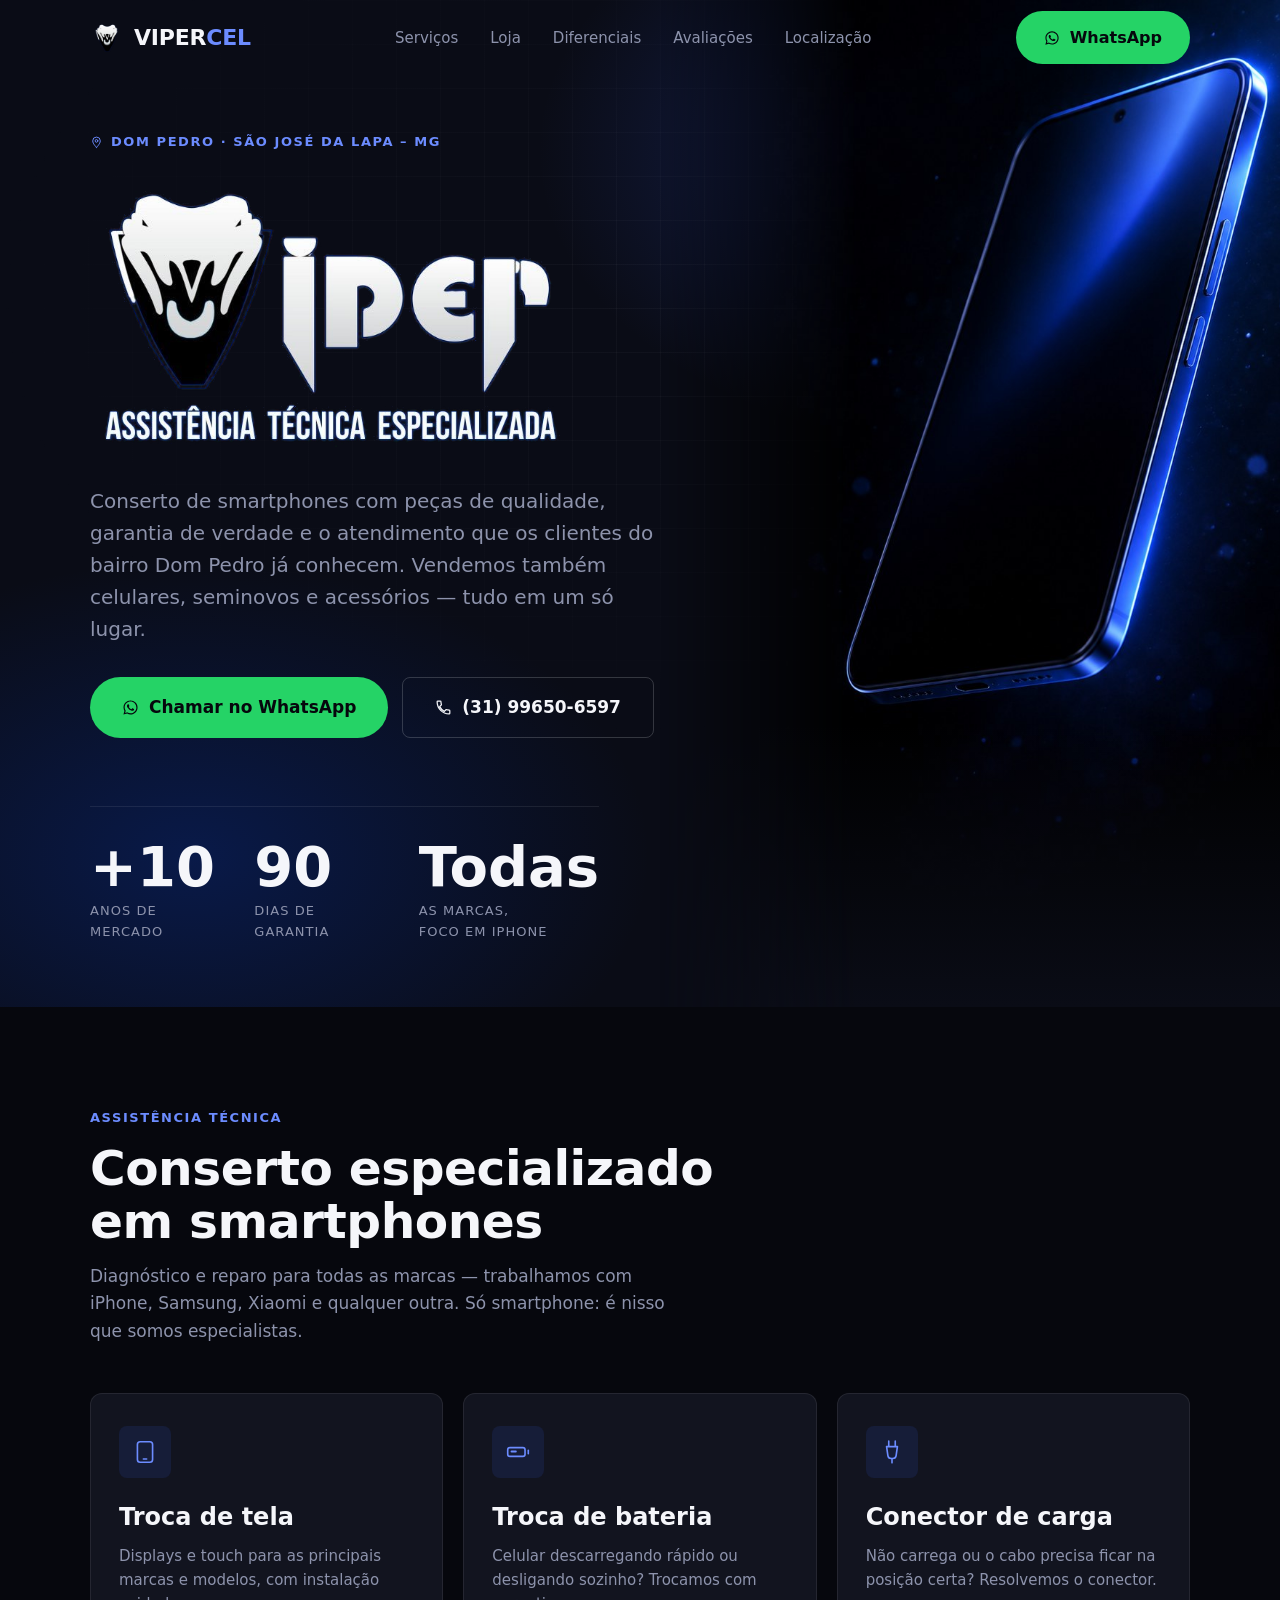
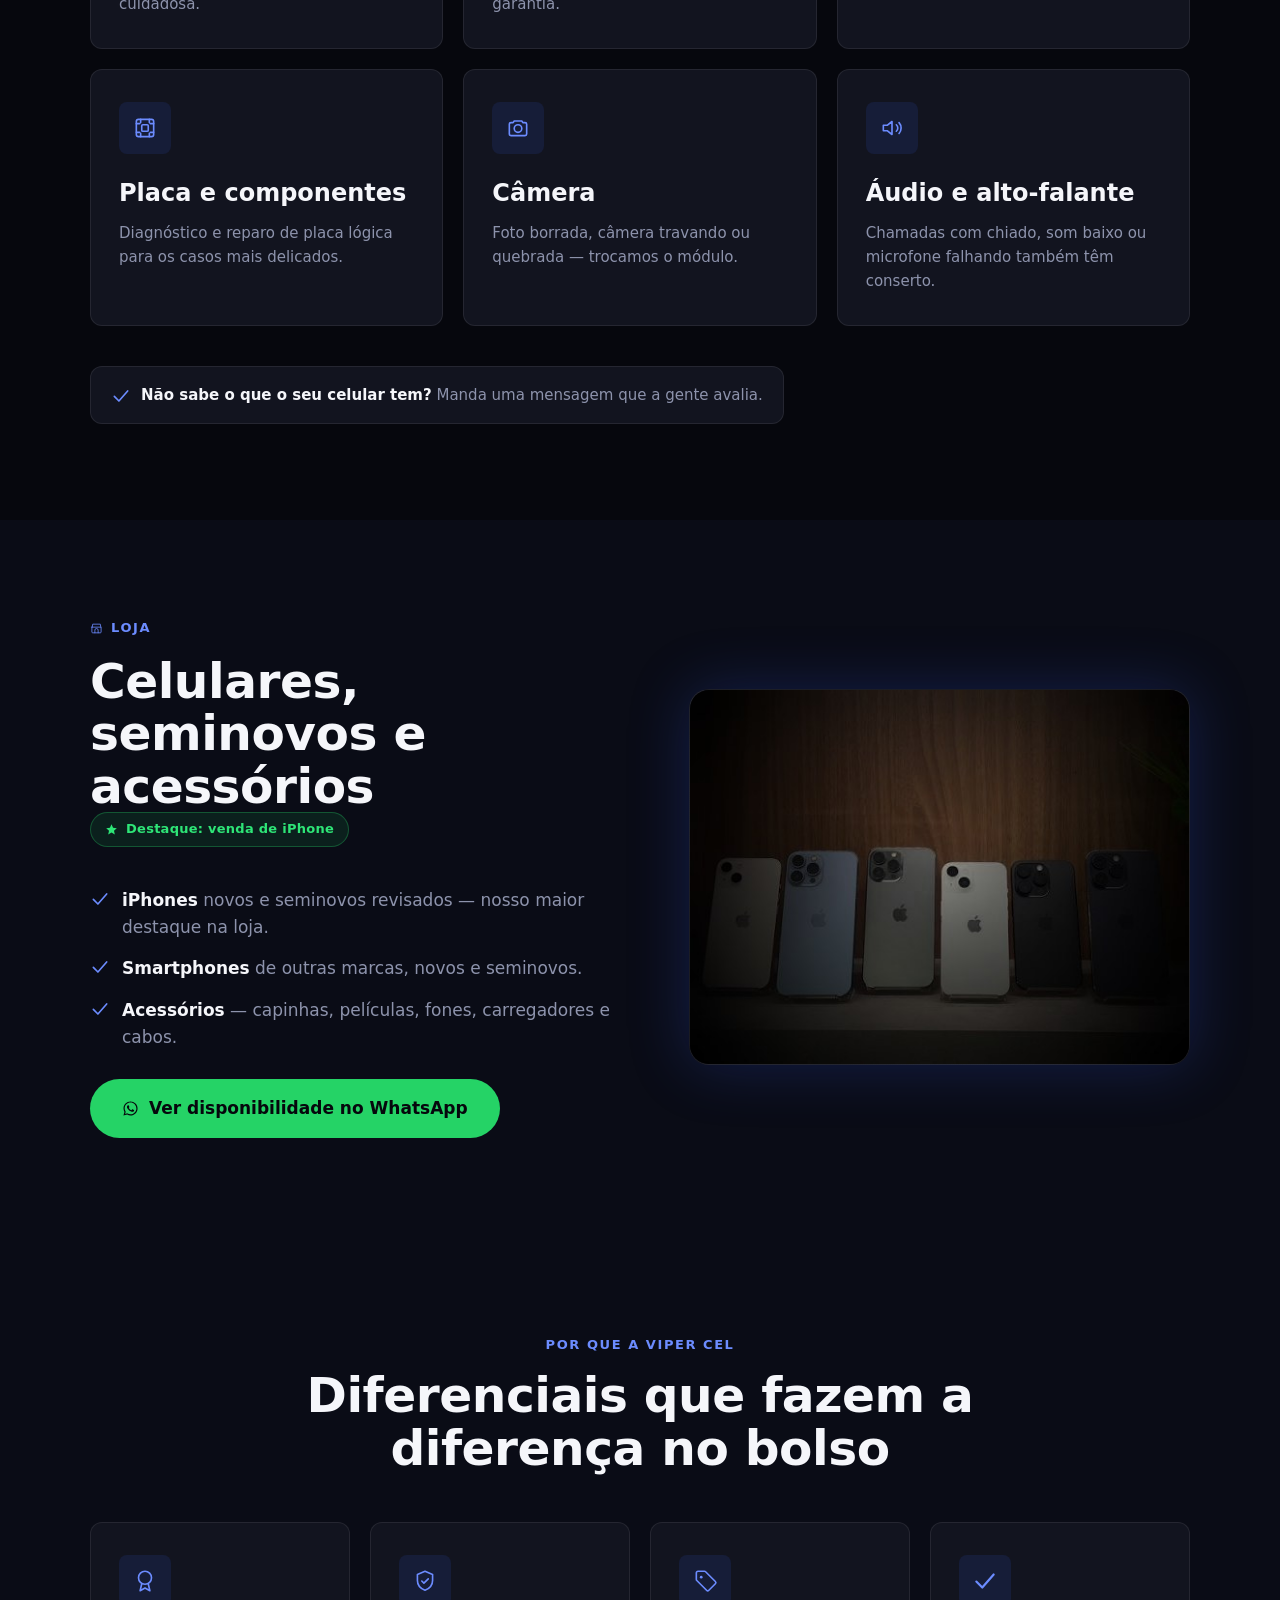
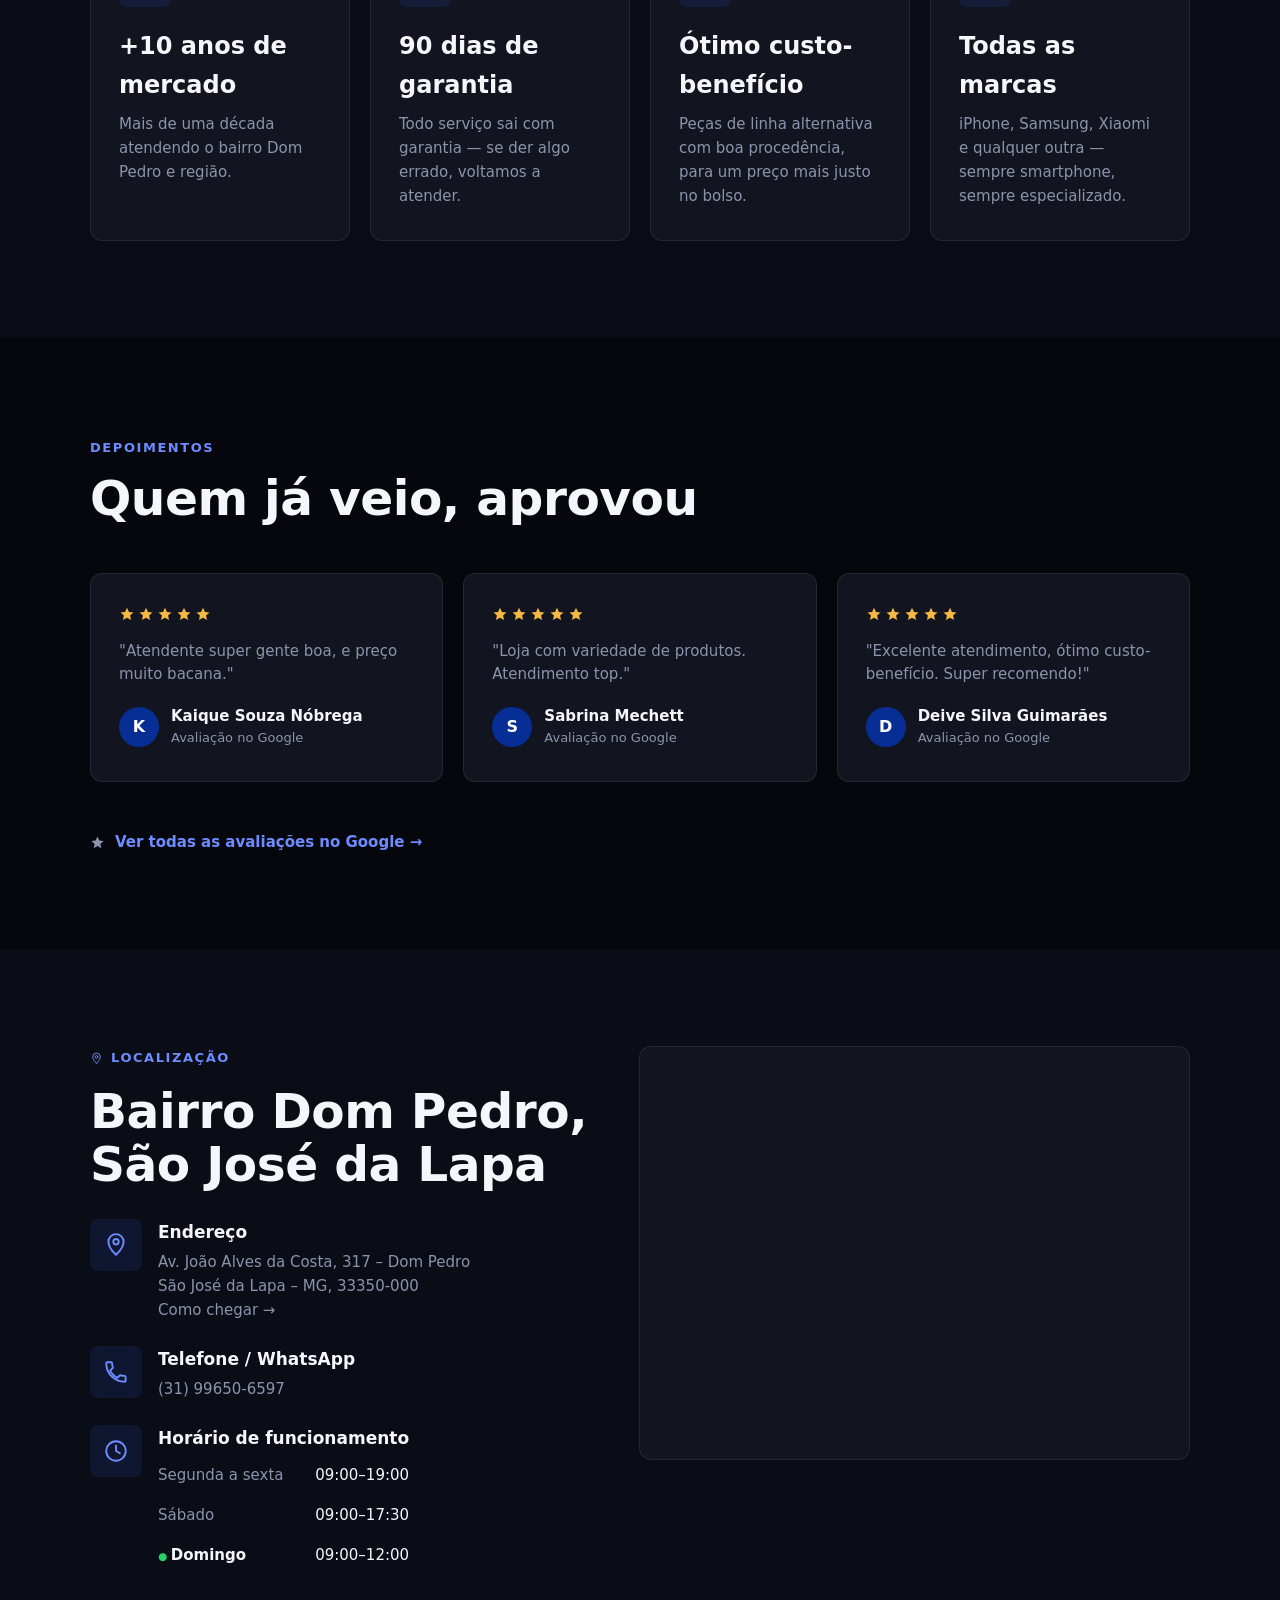
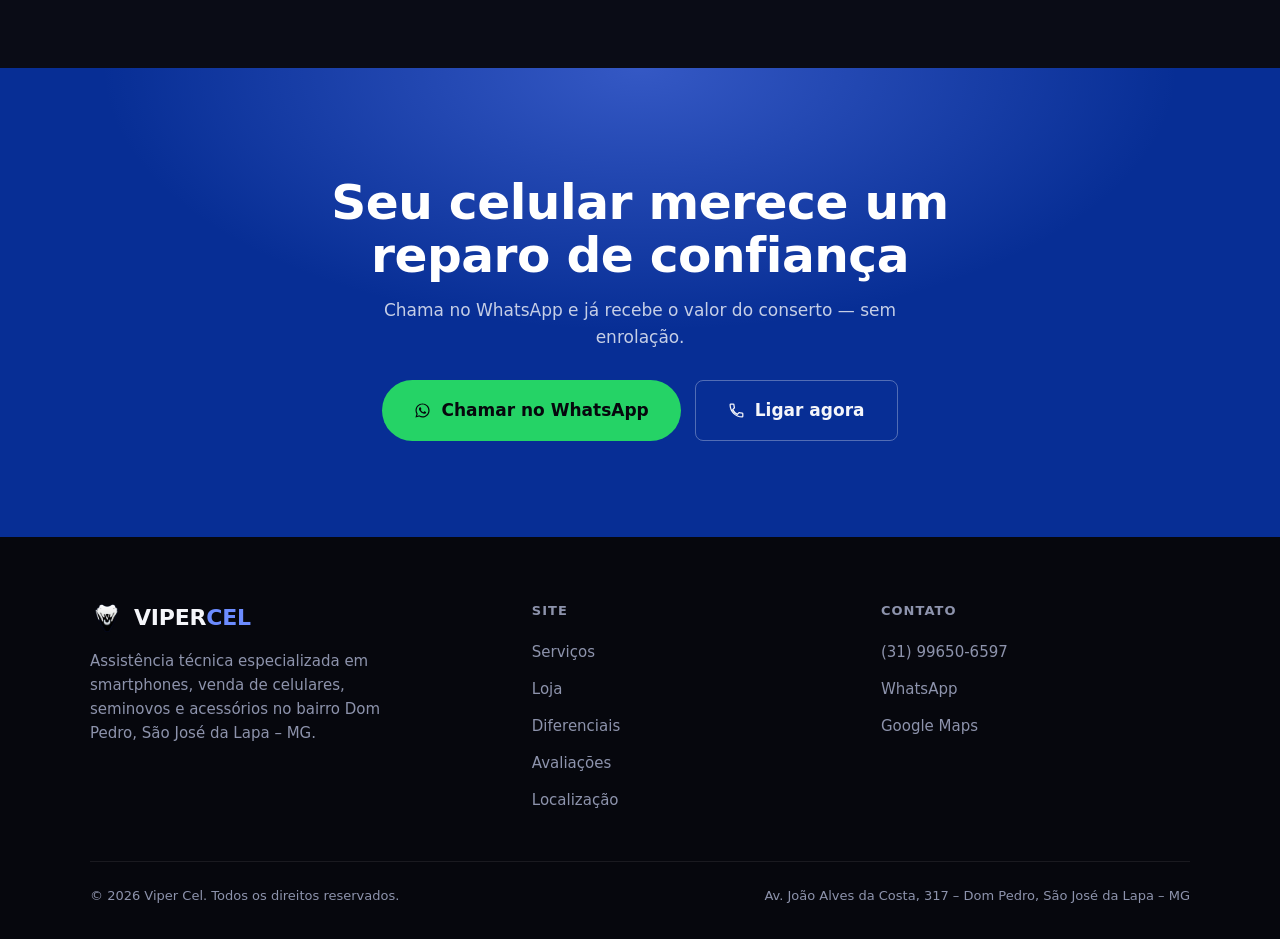
==== commit ec70c43c: "Adiciona foto do produto no herói e reorganiza logo.jpg em assets/ Posiciona a foto gerada por IA (a" ====
--- a/index.html
+++ b/index.html
@@ -24,11 +24,10 @@
        2. Redes sociais: cliente não passou Instagram/Facebook. O rodapé só
           linka pro Google Maps por enquanto (dado real). Adicionar quando
           tiver.
-       3. Fotografia: cliente vai gerar com IA e anexar depois (ver prompts
-          entregues à parte). Hoje o herói usa a logo (assets/logo.png,
-          fundo removido) + gradiente; a seção Loja tem UMA vitrine com
-          moldura pronta pra receber foto (ver comentário HTML na seção
-          .loja-vitrine). Trocar por <img> quando os arquivos existirem.
+       3. Fotografia: herói (assets/foto-heroi.jpg) e vitrine da loja
+          (assets/seminovos.jpg) já resolvidos com imagens reais/geradas.
+          Ainda dá pra adicionar uma foto na seção Serviços se um dia
+          quiserem — ver PROMPTS-IMAGENS.md, prompt 3.
        4. og:url / sitemap.xml / robots.txt apontam para
           "https://vipercel.vercel.app" como placeholder de domínio — trocar
           se o projeto for publicado em outro domínio.
@@ -164,6 +163,7 @@
   <!-- ---------- Herói ---------- -->
   <section class="heroi">
     <div class="heroi-fundo" aria-hidden="true"></div>
+    <div class="heroi-imagem" aria-hidden="true"></div>
     <div class="limite heroi-conteudo">
       <span class="rotulo entra"><svg class="icone" aria-hidden="true"><use href="#i-mapa"/></svg> Dom Pedro · São José da Lapa – MG</span>
 
--- a/assets/estilo.css
+++ b/assets/estilo.css
@@ -276,6 +276,27 @@
   mask-image: radial-gradient(ellipse 70% 60% at 50% 30%, black, transparent 75%);
 }
 
+/* Imagem de produto à direita — equilibra a logo (esquerda) com peso visual
+   do outro lado, igual à referência automotiva. Some sozinha se o arquivo
+   ainda não existir (background-image falho não quebra nada); ativa assim
+   que assets/foto-heroi.jpg existir. Só em telas largas — no mobile a logo
+   e o texto já preenchem a tela sozinhos, ver [[proporção mobile]]. */
+.heroi-imagem {
+  position: absolute; top: 0; right: 0; bottom: 0; z-index: -1;
+  width: min(50%, 620px);
+  background-image: url('foto-heroi.jpg');
+  background-size: cover;
+  background-position: center;
+  -webkit-mask-image: linear-gradient(to right, transparent 0%, black 32%);
+  mask-image: linear-gradient(to right, transparent 0%, black 32%);
+}
+.heroi-imagem::after {
+  content: "";
+  position: absolute; inset: 0;
+  background: linear-gradient(to top, var(--fundo) 0%, transparent 28%);
+}
+@media (max-width: 959px) { .heroi-imagem { display: none; } }
+
 .heroi-conteudo { display: flex; flex-direction: column; gap: 28px; }
 @media (max-width: 599px) { .heroi-conteudo { gap: 18px; } }
 
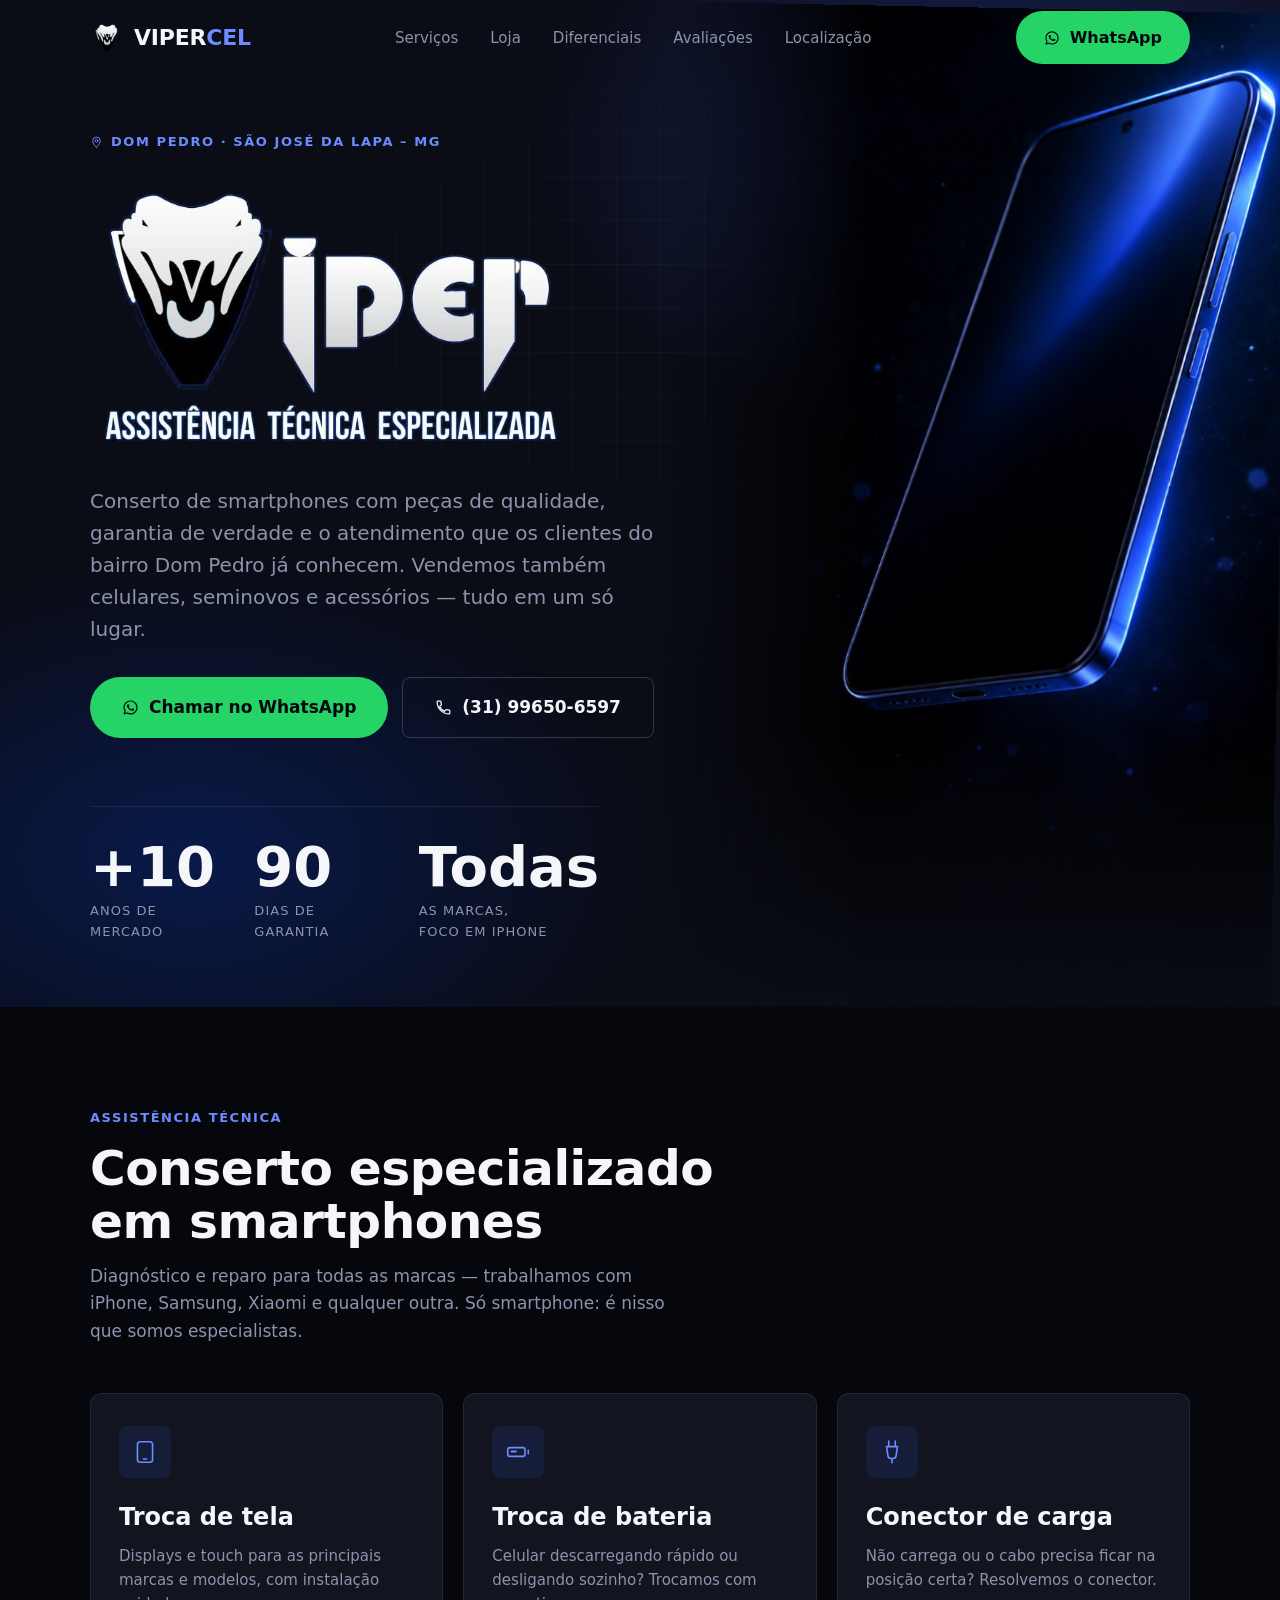
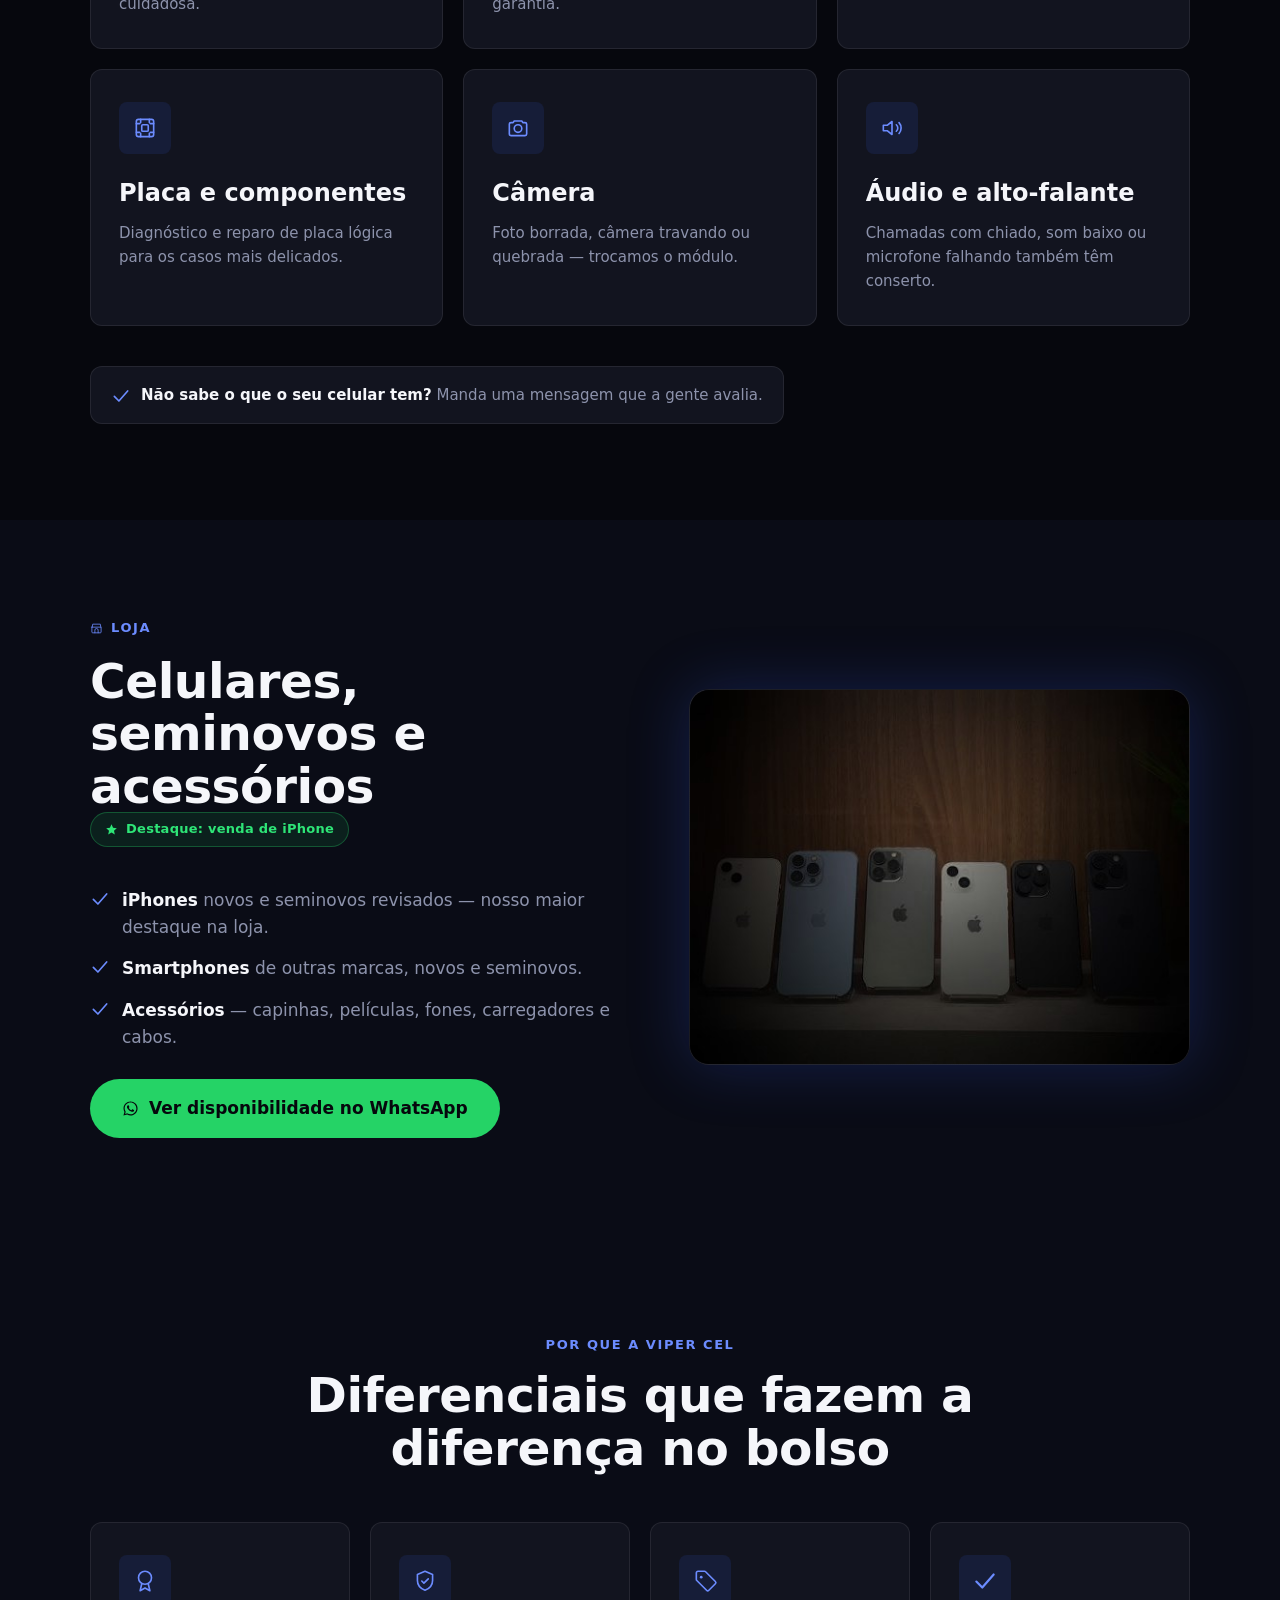
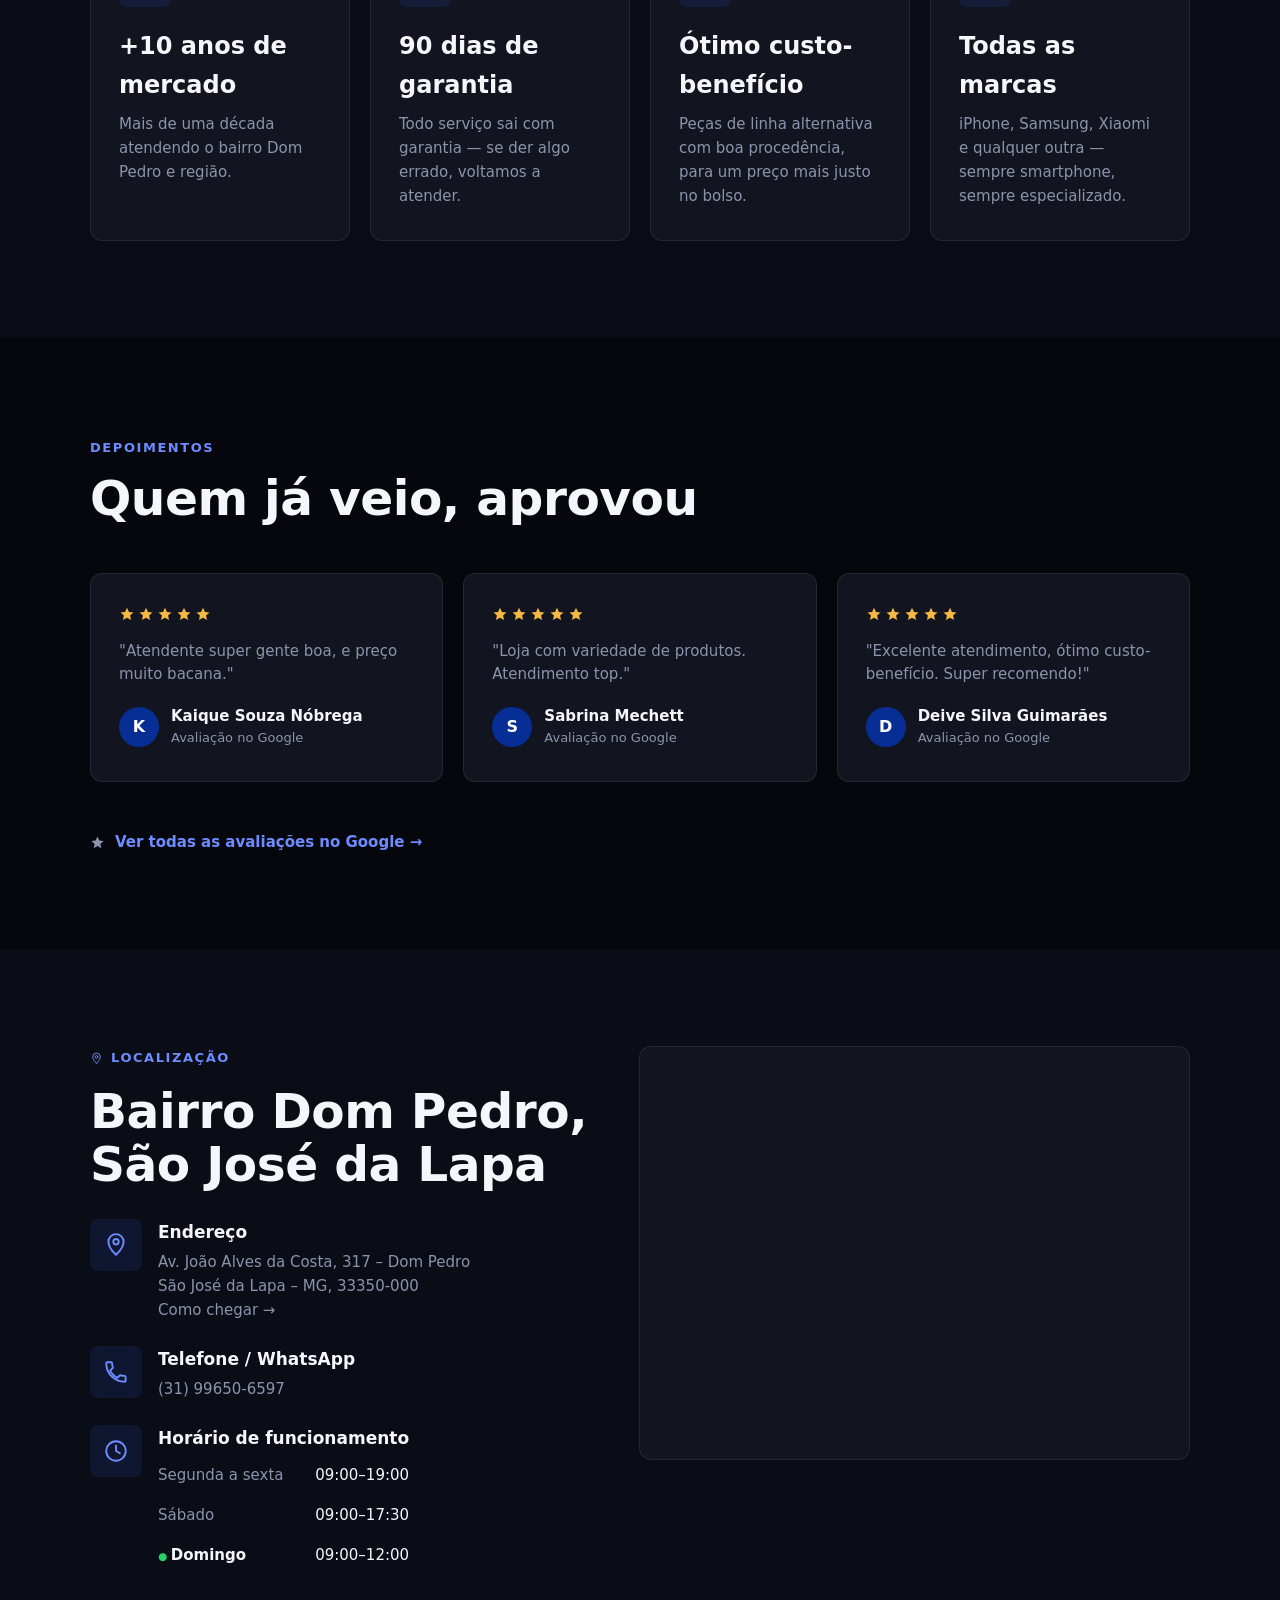
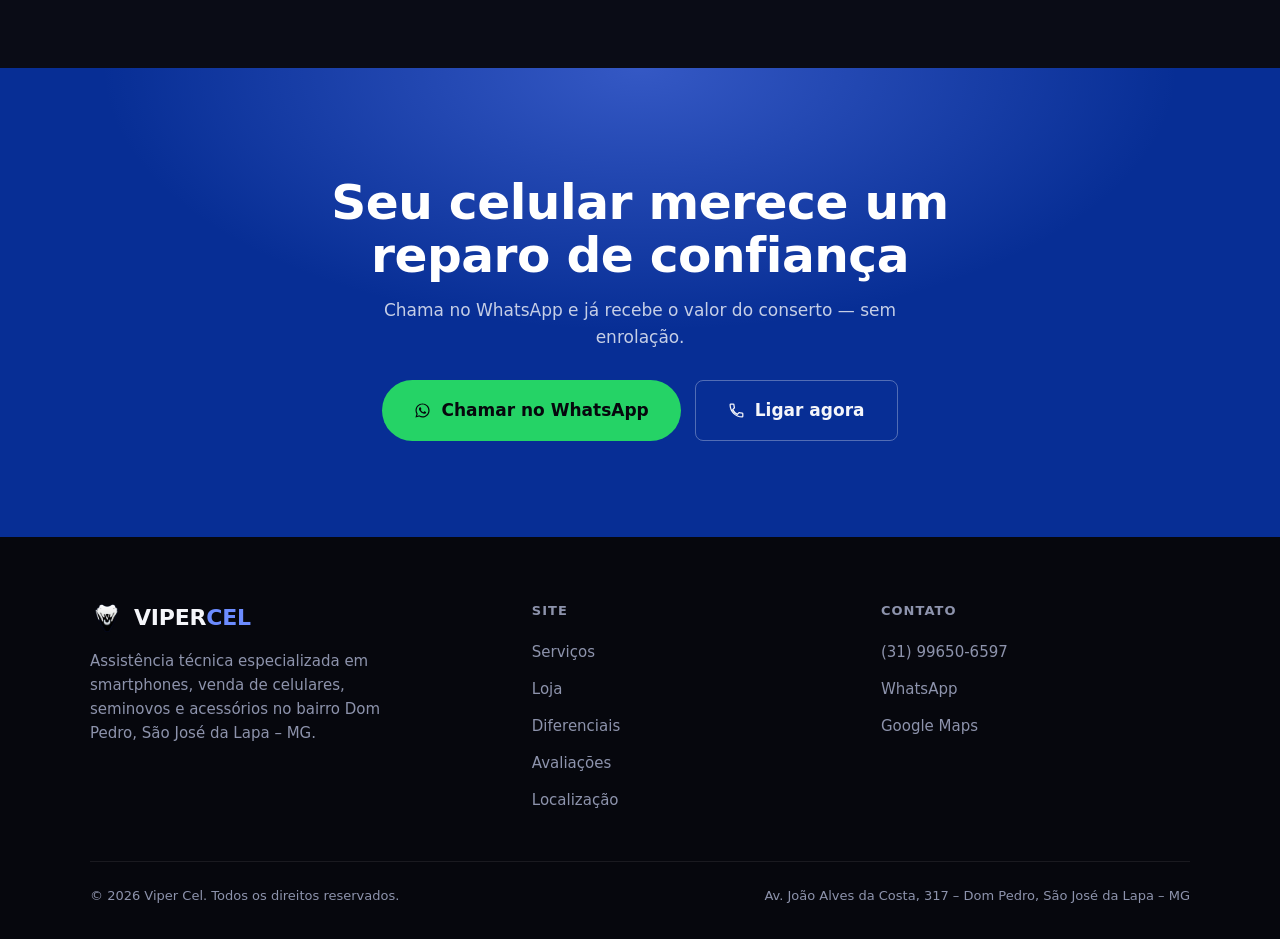
==== commit 494f0e0c: "Anima a foto do heroi: flutuacao, inclinacao 3D e holofote no cursor Adapta a ideia de um componente" ====
--- a/index.html
+++ b/index.html
@@ -164,6 +164,7 @@
   <section class="heroi">
     <div class="heroi-fundo" aria-hidden="true"></div>
     <div class="heroi-imagem" aria-hidden="true"></div>
+    <div class="heroi-brilho" aria-hidden="true"></div>
     <div class="limite heroi-conteudo">
       <span class="rotulo entra"><svg class="icone" aria-hidden="true"><use href="#i-mapa"/></svg> Dom Pedro · São José da Lapa – MG</span>
 
@@ -573,6 +574,70 @@
     document.querySelectorAll('.entra, .entra-grade').forEach(function (el) { obs.observe(el); });
   }
 })();
+
+// Flutuação + inclinação 3D da foto do herói, seguindo o mouse — pausa sob
+// prefers-reduced-motion e nem inicia fora de telas largas (onde a imagem
+// já fica oculta no CSS).
+(function () {
+  var heroi = document.querySelector('.heroi');
+  var imagem = document.querySelector('.heroi-imagem');
+  var brilho = document.querySelector('.heroi-brilho');
+  if (!heroi || !imagem) return;
+  if (window.matchMedia('(prefers-reduced-motion: reduce)').matches) return;
+  if (!window.matchMedia('(min-width: 960px)').matches) return;
+
+  var temMouse = window.matchMedia('(hover: hover) and (pointer: fine)').matches;
+  var alvoX = 0, alvoY = 0, atualX = 0, atualY = 0;
+  var mouseX = 0, mouseY = 0, moveu = false;
+  var rect = null;
+
+  // Só leitura de layout (getBoundingClientRect) ao entrar/redimensionar —
+  // nunca dentro do mousemove, pra não forçar recálculo a cada evento.
+  // O mousemove em si só guarda números; quem escreve no DOM é o rAF
+  // abaixo, uma vez por quadro, não uma vez por evento.
+  if (temMouse) {
+    heroi.addEventListener('mouseenter', function () { rect = heroi.getBoundingClientRect(); });
+    window.addEventListener('resize', function () {
+      if (heroi.matches(':hover')) rect = heroi.getBoundingClientRect();
+    }, { passive: true });
+
+    heroi.addEventListener('mousemove', function (e) {
+      if (!rect) rect = heroi.getBoundingClientRect();
+      alvoX = ((e.clientX - rect.left) / rect.width - 0.5) * 2;
+      alvoY = ((e.clientY - rect.top) / rect.height - 0.5) * 2;
+      mouseX = e.clientX - rect.left;
+      mouseY = e.clientY - rect.top;
+      moveu = true;
+    });
+    heroi.addEventListener('mouseleave', function () {
+      alvoX = 0; alvoY = 0; moveu = false;
+      heroi.classList.remove('brilho-ativo');
+    });
+  }
+
+  var t0 = performance.now();
+  function quadro(t) {
+    var tempo = (t - t0) / 1000;
+    var flutuar = Math.sin(tempo * 0.6) * 8;
+    var giro = Math.sin(tempo * 0.6) * 1.2;
+
+    atualX += (alvoX - atualX) * 0.06;
+    atualY += (alvoY - atualY) * 0.06;
+
+    imagem.style.transform =
+      'translateY(' + flutuar.toFixed(2) + 'px) rotateZ(' + giro.toFixed(2) + 'deg) ' +
+      'perspective(1200px) rotateX(' + (-atualY * 4).toFixed(2) + 'deg) rotateY(' + (atualX * 6).toFixed(2) + 'deg)';
+
+    if (moveu && brilho) {
+      heroi.style.setProperty('--mx', mouseX.toFixed(1) + 'px');
+      heroi.style.setProperty('--my', mouseY.toFixed(1) + 'px');
+      heroi.classList.add('brilho-ativo');
+    }
+
+    requestAnimationFrame(quadro);
+  }
+  requestAnimationFrame(quadro);
+})();
 </script>
 </body>
 </html>
--- a/assets/estilo.css
+++ b/assets/estilo.css
@@ -289,12 +289,36 @@
   background-position: center;
   -webkit-mask-image: linear-gradient(to right, transparent 0%, black 32%);
   mask-image: linear-gradient(to right, transparent 0%, black 32%);
+  will-change: transform;
 }
 .heroi-imagem::after {
   content: "";
   position: absolute; inset: 0;
   background: linear-gradient(to top, var(--fundo) 0%, transparent 28%);
 }
+
+/* Brilho que segue o cursor — mesma ideia de um componente "Spotlight" de
+   React (motion + posição do mouse), só que em CSS/JS puro pra não trazer
+   framework nenhum pra um site estático. Some fora de telas com mouse e
+   sob prefers-reduced-motion (ver script no final do <body>).
+   Otimização: bolha de tamanho fixo movida por transform (só recompõe a
+   camada, não repinta) em vez de mover o centro de um gradiente do
+   tamanho do herói inteiro (isso forçaria repintura grande a cada frame
+   do mouse). Mesma técnica do componente de referência. */
+.heroi-brilho {
+  position: absolute; top: 0; left: 0; z-index: -1;
+  width: 480px; height: 480px; margin: -240px 0 0 -240px;
+  border-radius: 50%;
+  background: radial-gradient(circle, rgba(108,140,255,.28), transparent 70%);
+  filter: blur(8px);
+  pointer-events: none;
+  opacity: 0;
+  transform: translate(var(--mx, 0px), var(--my, 0px));
+  transition: opacity 300ms ease;
+  will-change: transform;
+}
+.heroi.brilho-ativo .heroi-brilho { opacity: 1; }
+@media (hover: none), (max-width: 959px) { .heroi-brilho { display: none; } }
 @media (max-width: 959px) { .heroi-imagem { display: none; } }
 
 .heroi-conteudo { display: flex; flex-direction: column; gap: 28px; }
